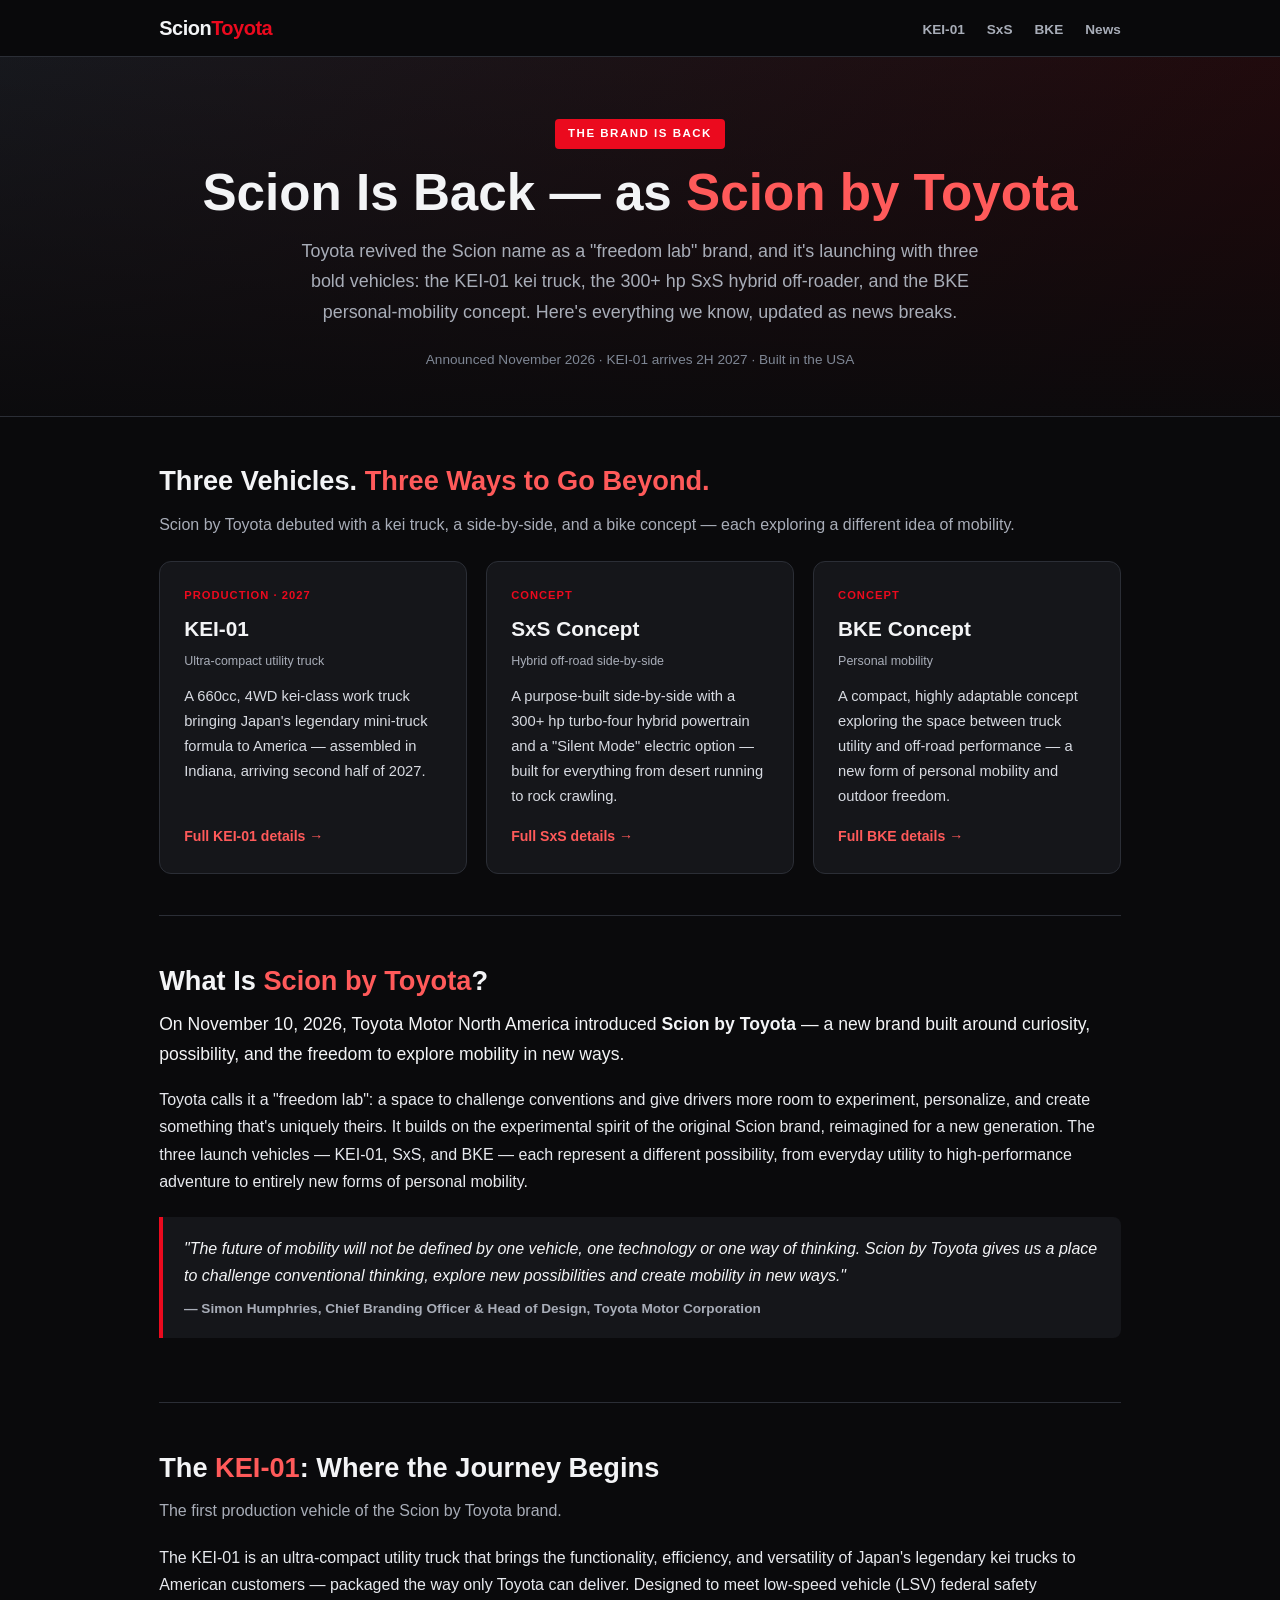
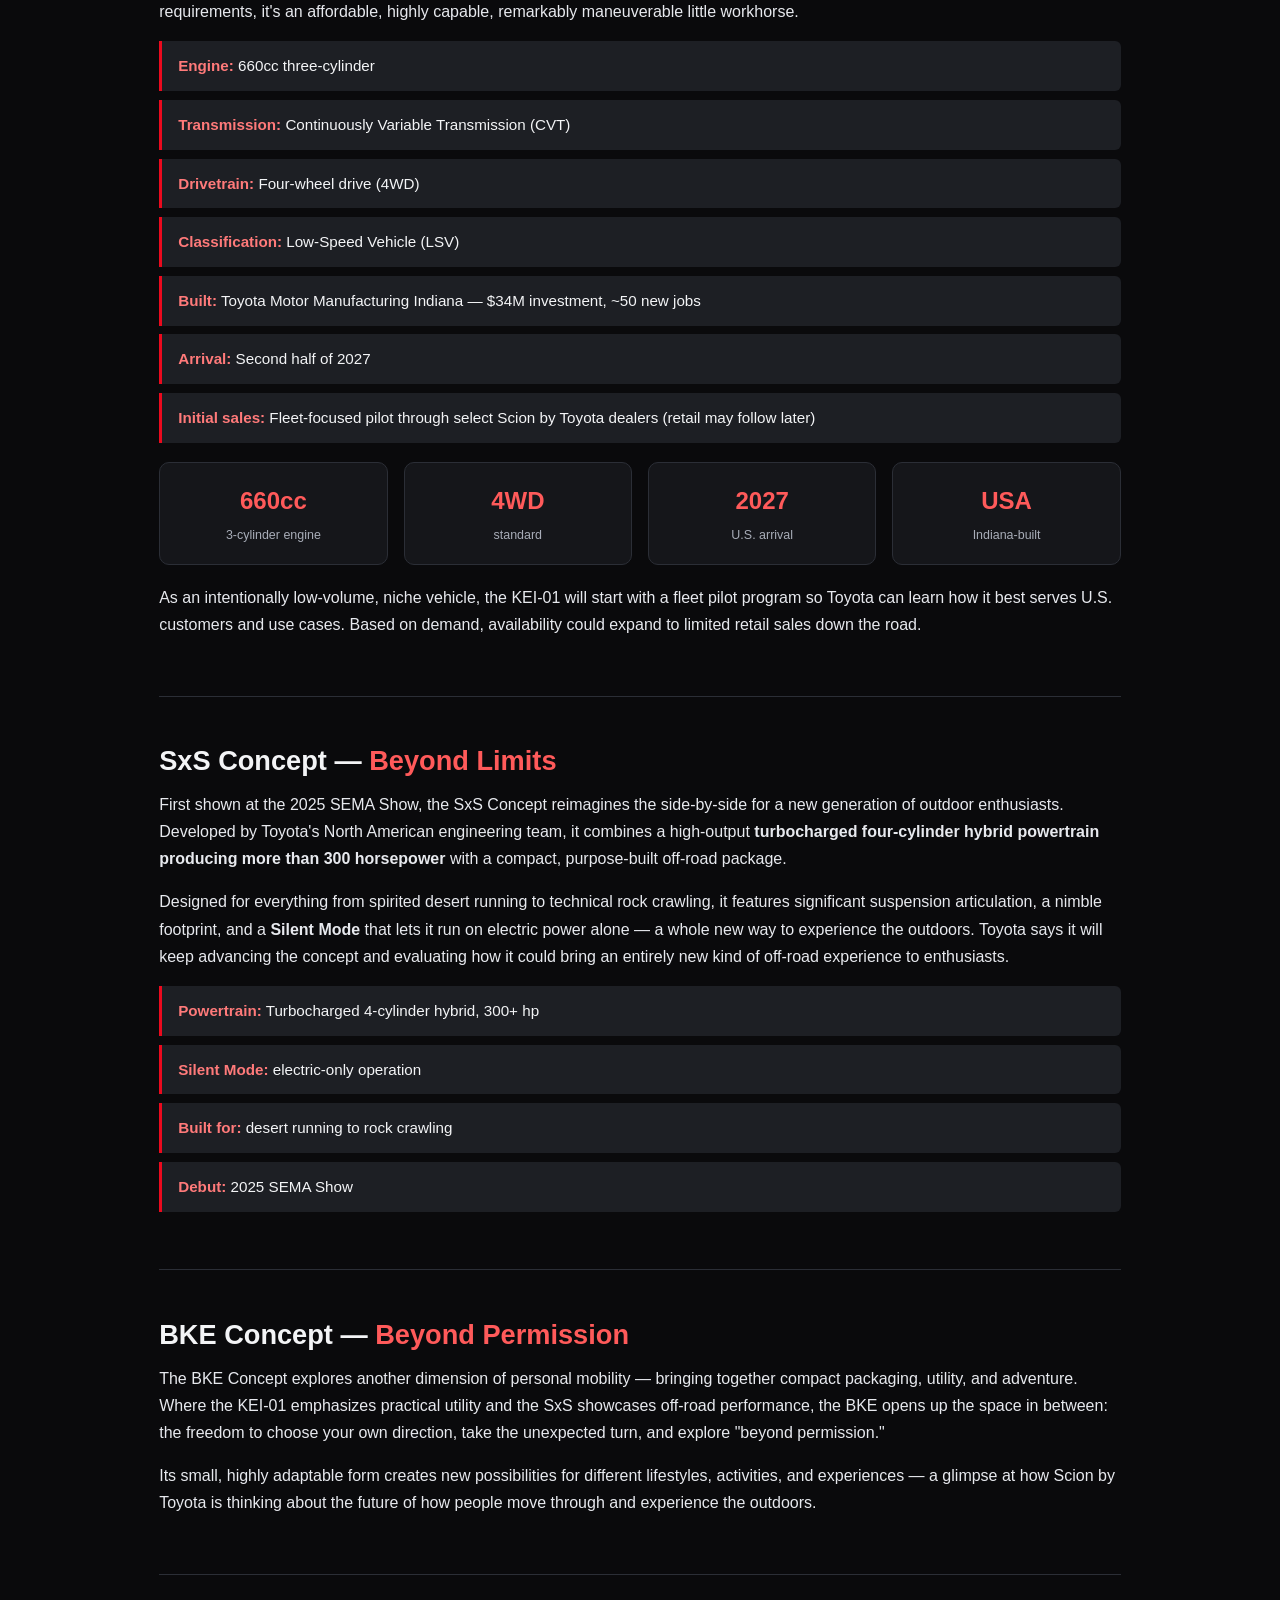
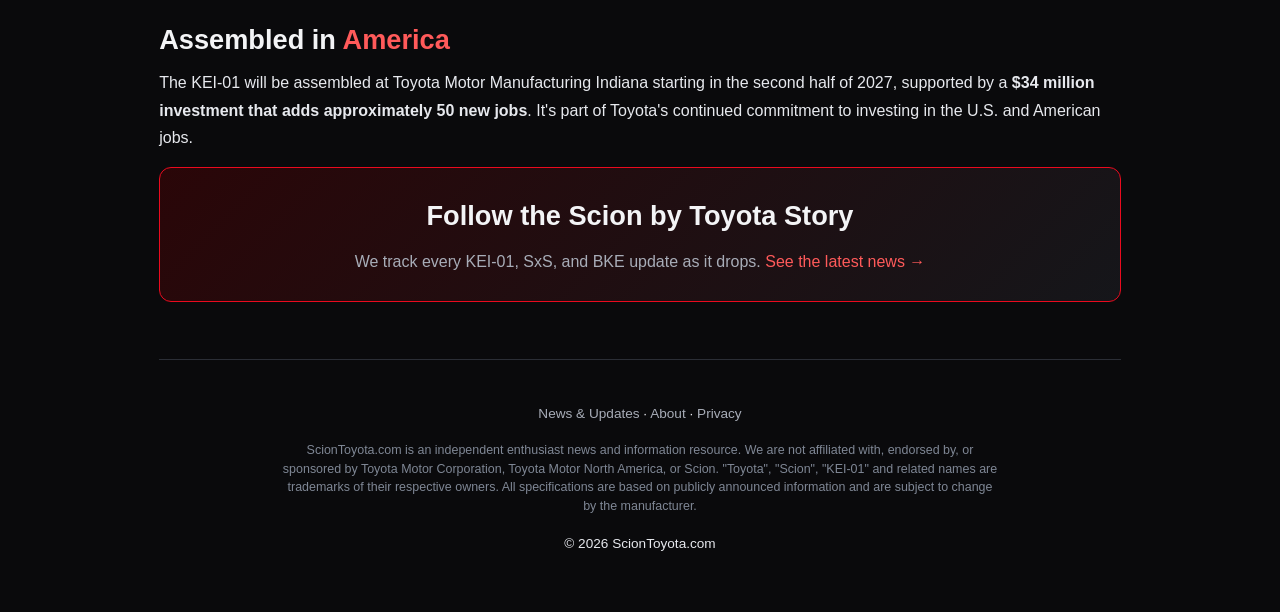
==== index.html @ 56184b21 "Launch sciontoyota.com: Scion by Toyota hub (KEI-01, SxS, BKE) — informational, no affiliate" ====
<!DOCTYPE html>
<html lang="en">
<head>
<meta charset="UTF-8">
<meta name="viewport" content="width=device-width, initial-scale=1.0">
<title>Scion by Toyota — KEI-01, SxS &amp; BKE: News, Specs &amp; Updates | ScionToyota.com</title>
<meta name="description" content="Everything on the revived Scion by Toyota brand: the KEI-01 kei truck (660cc 4WD, built in Indiana, arriving 2027), the 300+ hp SxS hybrid off-roader, and the BKE personal mobility concept. Independent news, specs, and daily updates.">
<link rel="canonical" href="https://sciontoyota.com/">
<meta name="robots" content="index,follow">
<meta property="og:type" content="website">
<meta property="og:site_name" content="ScionToyota.com">
<meta property="og:title" content="Scion by Toyota — KEI-01, SxS & BKE Hub">
<meta property="og:description" content="The revived Scion by Toyota: KEI-01 kei truck, SxS hybrid off-roader, and BKE concept. News, specs, and updates.">
<meta property="og:url" content="https://sciontoyota.com/">
<meta property="og:image" content="https://sciontoyota.com/og-image.jpg">
<meta name="twitter:card" content="summary_large_image">
<meta name="twitter:title" content="Scion by Toyota — KEI-01, SxS & BKE">
<meta name="twitter:description" content="The revived Scion brand explained: three vehicles, three ways to go beyond.">
<script type="application/ld+json">
{"@context":"https://schema.org","@type":"WebSite","name":"ScionToyota.com","url":"https://sciontoyota.com/","description":"Independent news and information hub for the Scion by Toyota brand — KEI-01, SxS Concept, and BKE Concept."}
</script>
<script type="application/ld+json">
{"@context":"https://schema.org","@type":"Article","headline":"Scion by Toyota Returns: KEI-01, SxS & BKE Explained","description":"Toyota revived the Scion brand as 'Scion by Toyota' with three vehicles: the KEI-01 kei truck, the SxS hybrid off-roader, and the BKE concept.","author":{"@type":"Organization","name":"ScionToyota.com"},"publisher":{"@type":"Organization","name":"ScionToyota.com","url":"https://sciontoyota.com"},"datePublished":"2026-11-12","dateModified":"2026-11-12","mainEntityOfPage":"https://sciontoyota.com/"}
</script>
<style>
  *,*::before,*::after{box-sizing:border-box;margin:0;padding:0}
  :root{--red:#eb0a1e;--red-d:#c00;--ink:#0a0a0c;--panel:#15161a;--panel2:#1d1f24;--text:#f3f4f6;--muted:#a8adb8;--line:#2b2e36}
  body{font-family:-apple-system,BlinkMacSystemFont,'Segoe UI',Roboto,Arial,sans-serif;background:var(--ink);color:var(--text);line-height:1.7}
  a{color:#ff5a5a;text-decoration:none}a:hover{text-decoration:underline}
  img{max-width:100%;height:auto;display:block}
  .wrap{max-width:1000px;margin:0 auto;padding:0 1.2rem}
  header.site{position:sticky;top:0;z-index:50;background:rgba(10,10,12,.94);backdrop-filter:blur(8px);border-bottom:1px solid var(--line)}
  .nav{max-width:1000px;margin:0 auto;display:flex;align-items:center;justify-content:space-between;padding:.7rem 1.2rem;flex-wrap:wrap;gap:.5rem}
  .logo{font-weight:900;font-size:1.25rem;letter-spacing:-.5px}.logo span{color:var(--red)}
  .nav nav a{color:var(--muted);font-size:.85rem;font-weight:600;margin-left:1.1rem}
  .nav nav a:hover{color:#fff}
  .hero{background:linear-gradient(180deg,rgba(10,10,12,.2),rgba(10,10,12,.92)),linear-gradient(135deg,#1a1c22,#2a0608);padding:3.8rem 0 2.8rem;text-align:center;border-bottom:1px solid var(--line)}
  .badge{display:inline-block;background:var(--red);color:#fff;font-weight:800;font-size:.72rem;letter-spacing:1.5px;text-transform:uppercase;padding:.3rem .8rem;border-radius:4px;margin-bottom:1rem}
  .hero h1{font-size:clamp(1.9rem,5vw,3.2rem);font-weight:900;line-height:1.08;margin-bottom:1rem}
  .hero h1 em{color:#ff5a5a;font-style:normal}
  .hero p{color:var(--muted);font-size:1.12rem;max-width:680px;margin:0 auto 1.3rem}
  .hero .meta{color:#7f8795;font-size:.85rem}
  section{padding:2.6rem 0;border-bottom:1px solid var(--line)}
  h2{font-size:1.7rem;font-weight:800;margin-bottom:.4rem}
  h2 .accent{color:#ff5a5a}
  .sub{color:var(--muted);margin-bottom:1.2rem}
  p{margin-bottom:1rem;color:#e7e9ee}
  .lead{font-size:1.1rem;color:var(--text)}
  .vehicles{display:grid;grid-template-columns:repeat(auto-fit,minmax(280px,1fr));gap:1.2rem;margin-top:1.4rem}
  .vcard{background:var(--panel);border:1px solid var(--line);border-radius:12px;padding:1.5rem;display:flex;flex-direction:column}
  .vcard .tag{font-size:.7rem;font-weight:800;letter-spacing:1px;text-transform:uppercase;color:var(--red);margin-bottom:.4rem}
  .vcard h3{font-size:1.3rem;font-weight:900;margin-bottom:.3rem}
  .vcard .status{font-size:.78rem;color:var(--muted);margin-bottom:.7rem}
  .vcard p{font-size:.92rem;color:#d7dae1;margin-bottom:1rem;flex:1}
  .vcard a.more{font-weight:700;color:#ff5a5a;font-size:.88rem}
  ul.spec{list-style:none;margin:1rem 0;display:grid;gap:.55rem}
  ul.spec li{padding:.75rem 1rem;background:var(--panel2);border-left:3px solid var(--red);border-radius:0 6px 6px 0;font-size:.95rem}
  ul.spec li strong{color:#ff7a7a}
  .quote{border-left:4px solid var(--red);background:var(--panel);padding:1.1rem 1.3rem;margin:1.4rem 0;font-style:italic;border-radius:0 8px 8px 0}
  .quote cite{display:block;margin-top:.5rem;font-style:normal;font-weight:700;color:var(--muted);font-size:.85rem}
  .factbar{display:grid;grid-template-columns:repeat(auto-fit,minmax(150px,1fr));gap:1rem;margin-top:1.2rem}
  .fact{background:var(--panel);border:1px solid var(--line);border-radius:10px;padding:1.1rem;text-align:center}
  .fact .n{font-size:1.5rem;font-weight:900;color:#ff5a5a}
  .fact .l{font-size:.78rem;color:var(--muted);margin-top:.2rem}
  .cta{background:linear-gradient(135deg,#2a0608,#15161a);border:1px solid var(--red);border-radius:12px;padding:1.6rem;margin:1rem 0;text-align:center}
  footer{padding:2.6rem 0;text-align:center;color:var(--muted);font-size:.85rem}
  footer a{color:var(--muted)}
  .disclaimer{font-size:.78rem;color:#7f8795;max-width:720px;margin:1rem auto 0;line-height:1.5}
</style>
</head>
<body>
<header class="site">
  <div class="nav">
    <div class="logo">Scion<span>Toyota</span></div>
    <nav>
      <a href="#kei01">KEI-01</a>
      <a href="#sxs">SxS</a>
      <a href="#bke">BKE</a>
      <a href="/blog/">News</a>
    </nav>
  </div>
</header>

<div class="hero">
  <div class="wrap">
    <div class="badge">The Brand Is Back</div>
    <h1>Scion Is Back — as <em>Scion by Toyota</em></h1>
    <p>Toyota revived the Scion name as a "freedom lab" brand, and it's launching with three bold vehicles: the KEI-01 kei truck, the 300+ hp SxS hybrid off-roader, and the BKE personal-mobility concept. Here's everything we know, updated as news breaks.</p>
    <div class="meta">Announced November 2026 · KEI-01 arrives 2H 2027 · Built in the USA</div>
  </div>
</div>

<main class="wrap">

  <section id="lineup">
    <h2>Three Vehicles. <span class="accent">Three Ways to Go Beyond.</span></h2>
    <p class="sub">Scion by Toyota debuted with a kei truck, a side-by-side, and a bike concept — each exploring a different idea of mobility.</p>
    <div class="vehicles">
      <div class="vcard">
        <div class="tag">Production · 2027</div>
        <h3>KEI-01</h3>
        <div class="status">Ultra-compact utility truck</div>
        <p>A 660cc, 4WD kei-class work truck bringing Japan's legendary mini-truck formula to America — assembled in Indiana, arriving second half of 2027.</p>
        <a class="more" href="#kei01">Full KEI-01 details →</a>
      </div>
      <div class="vcard">
        <div class="tag">Concept</div>
        <h3>SxS Concept</h3>
        <div class="status">Hybrid off-road side-by-side</div>
        <p>A purpose-built side-by-side with a 300+ hp turbo-four hybrid powertrain and a "Silent Mode" electric option — built for everything from desert running to rock crawling.</p>
        <a class="more" href="#sxs">Full SxS details →</a>
      </div>
      <div class="vcard">
        <div class="tag">Concept</div>
        <h3>BKE Concept</h3>
        <div class="status">Personal mobility</div>
        <p>A compact, highly adaptable concept exploring the space between truck utility and off-road performance — a new form of personal mobility and outdoor freedom.</p>
        <a class="more" href="#bke">Full BKE details →</a>
      </div>
    </div>
  </section>

  <section id="brand">
    <h2>What Is <span class="accent">Scion by Toyota</span>?</h2>
    <p class="lead">On November 10, 2026, Toyota Motor North America introduced <strong>Scion by Toyota</strong> — a new brand built around curiosity, possibility, and the freedom to explore mobility in new ways.</p>
    <p>Toyota calls it a "freedom lab": a space to challenge conventions and give drivers more room to experiment, personalize, and create something that's uniquely theirs. It builds on the experimental spirit of the original Scion brand, reimagined for a new generation. The three launch vehicles — KEI-01, SxS, and BKE — each represent a different possibility, from everyday utility to high-performance adventure to entirely new forms of personal mobility.</p>
    <div class="quote">
      "The future of mobility will not be defined by one vehicle, one technology or one way of thinking. Scion by Toyota gives us a place to challenge conventional thinking, explore new possibilities and create mobility in new ways."
      <cite>— Simon Humphries, Chief Branding Officer &amp; Head of Design, Toyota Motor Corporation</cite>
    </div>
  </section>

  <section id="kei01">
    <h2>The <span class="accent">KEI-01</span>: Where the Journey Begins</h2>
    <p class="sub">The first production vehicle of the Scion by Toyota brand.</p>
    <p>The KEI-01 is an ultra-compact utility truck that brings the functionality, efficiency, and versatility of Japan's legendary kei trucks to American customers — packaged the way only Toyota can deliver. Designed to meet low-speed vehicle (LSV) federal safety requirements, it's an affordable, highly capable, remarkably maneuverable little workhorse.</p>
    <ul class="spec">
      <li><strong>Engine:</strong> 660cc three-cylinder</li>
      <li><strong>Transmission:</strong> Continuously Variable Transmission (CVT)</li>
      <li><strong>Drivetrain:</strong> Four-wheel drive (4WD)</li>
      <li><strong>Classification:</strong> Low-Speed Vehicle (LSV)</li>
      <li><strong>Built:</strong> Toyota Motor Manufacturing Indiana — $34M investment, ~50 new jobs</li>
      <li><strong>Arrival:</strong> Second half of 2027</li>
      <li><strong>Initial sales:</strong> Fleet-focused pilot through select Scion by Toyota dealers (retail may follow later)</li>
    </ul>
    <div class="factbar">
      <div class="fact"><div class="n">660cc</div><div class="l">3-cylinder engine</div></div>
      <div class="fact"><div class="n">4WD</div><div class="l">standard</div></div>
      <div class="fact"><div class="n">2027</div><div class="l">U.S. arrival</div></div>
      <div class="fact"><div class="n">USA</div><div class="l">Indiana-built</div></div>
    </div>
    <p style="margin-top:1.2rem">As an intentionally low-volume, niche vehicle, the KEI-01 will start with a fleet pilot program so Toyota can learn how it best serves U.S. customers and use cases. Based on demand, availability could expand to limited retail sales down the road.</p>
  </section>

  <section id="sxs">
    <h2>SxS Concept — <span class="accent">Beyond Limits</span></h2>
    <p>First shown at the 2025 SEMA Show, the SxS Concept reimagines the side-by-side for a new generation of outdoor enthusiasts. Developed by Toyota's North American engineering team, it combines a high-output <strong>turbocharged four-cylinder hybrid powertrain producing more than 300 horsepower</strong> with a compact, purpose-built off-road package.</p>
    <p>Designed for everything from spirited desert running to technical rock crawling, it features significant suspension articulation, a nimble footprint, and a <strong>Silent Mode</strong> that lets it run on electric power alone — a whole new way to experience the outdoors. Toyota says it will keep advancing the concept and evaluating how it could bring an entirely new kind of off-road experience to enthusiasts.</p>
    <ul class="spec">
      <li><strong>Powertrain:</strong> Turbocharged 4-cylinder hybrid, 300+ hp</li>
      <li><strong>Silent Mode:</strong> electric-only operation</li>
      <li><strong>Built for:</strong> desert running to rock crawling</li>
      <li><strong>Debut:</strong> 2025 SEMA Show</li>
    </ul>
  </section>

  <section id="bke">
    <h2>BKE Concept — <span class="accent">Beyond Permission</span></h2>
    <p>The BKE Concept explores another dimension of personal mobility — bringing together compact packaging, utility, and adventure. Where the KEI-01 emphasizes practical utility and the SxS showcases off-road performance, the BKE opens up the space in between: the freedom to choose your own direction, take the unexpected turn, and explore "beyond permission."</p>
    <p>Its small, highly adaptable form creates new possibilities for different lifestyles, activities, and experiences — a glimpse at how Scion by Toyota is thinking about the future of how people move through and experience the outdoors.</p>
  </section>

  <section id="made-in-america">
    <h2>Assembled in <span class="accent">America</span></h2>
    <p>The KEI-01 will be assembled at Toyota Motor Manufacturing Indiana starting in the second half of 2027, supported by a <strong>$34 million investment that adds approximately 50 new jobs</strong>. It's part of Toyota's continued commitment to investing in the U.S. and American jobs.</p>
    <div class="cta">
      <h2 style="margin-bottom:.5rem">Follow the Scion by Toyota Story</h2>
      <p style="margin-bottom:0;color:var(--muted)">We track every KEI-01, SxS, and BKE update as it drops. <a href="/blog/">See the latest news →</a></p>
    </div>
  </section>

</main>

<footer>
  <div class="wrap">
    <p><a href="/blog/">News &amp; Updates</a> · <a href="/about.html">About</a> · <a href="/privacy.html">Privacy</a></p>
    <p class="disclaimer">ScionToyota.com is an independent enthusiast news and information resource. We are not affiliated with, endorsed by, or sponsored by Toyota Motor Corporation, Toyota Motor North America, or Scion. "Toyota", "Scion", "KEI-01" and related names are trademarks of their respective owners. All specifications are based on publicly announced information and are subject to change by the manufacturer.</p>
    <p style="margin-top:1rem">&copy; 2026 ScionToyota.com</p>
  </div>
</footer>
</body>
</html>
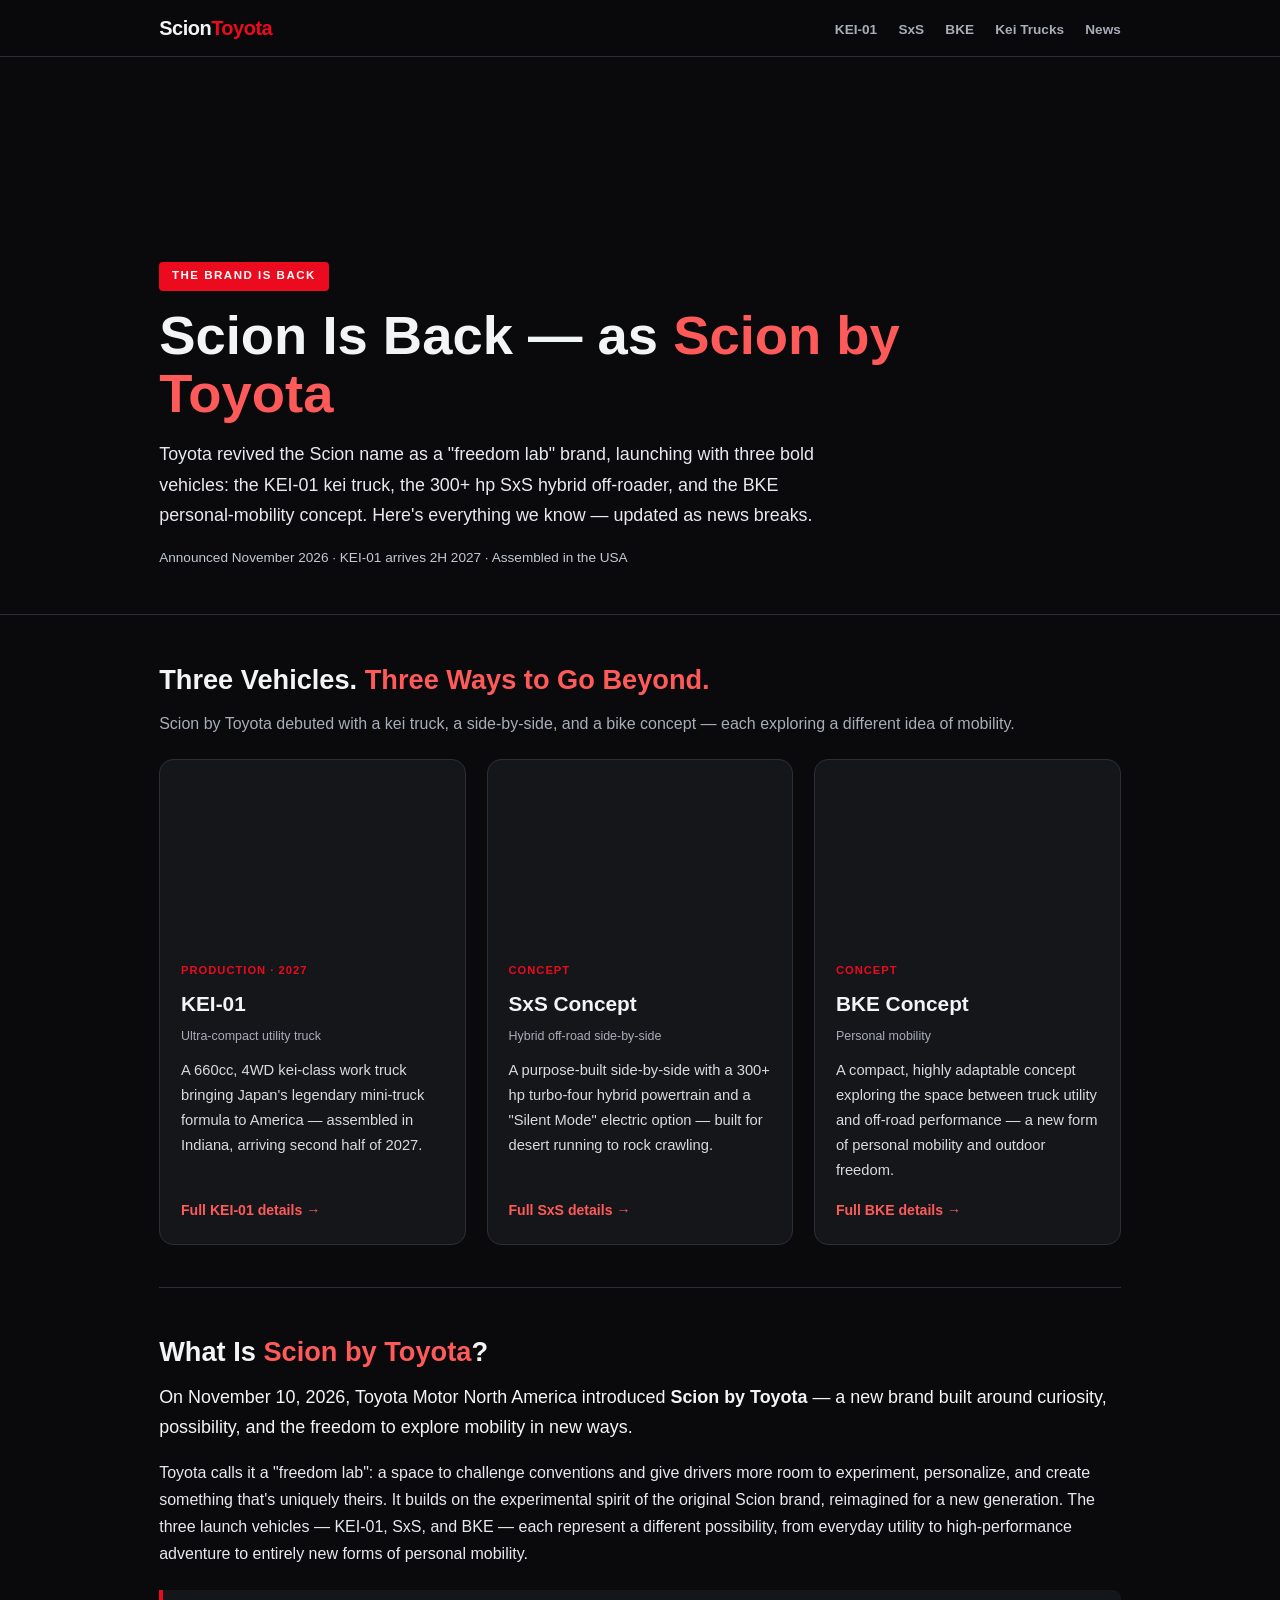
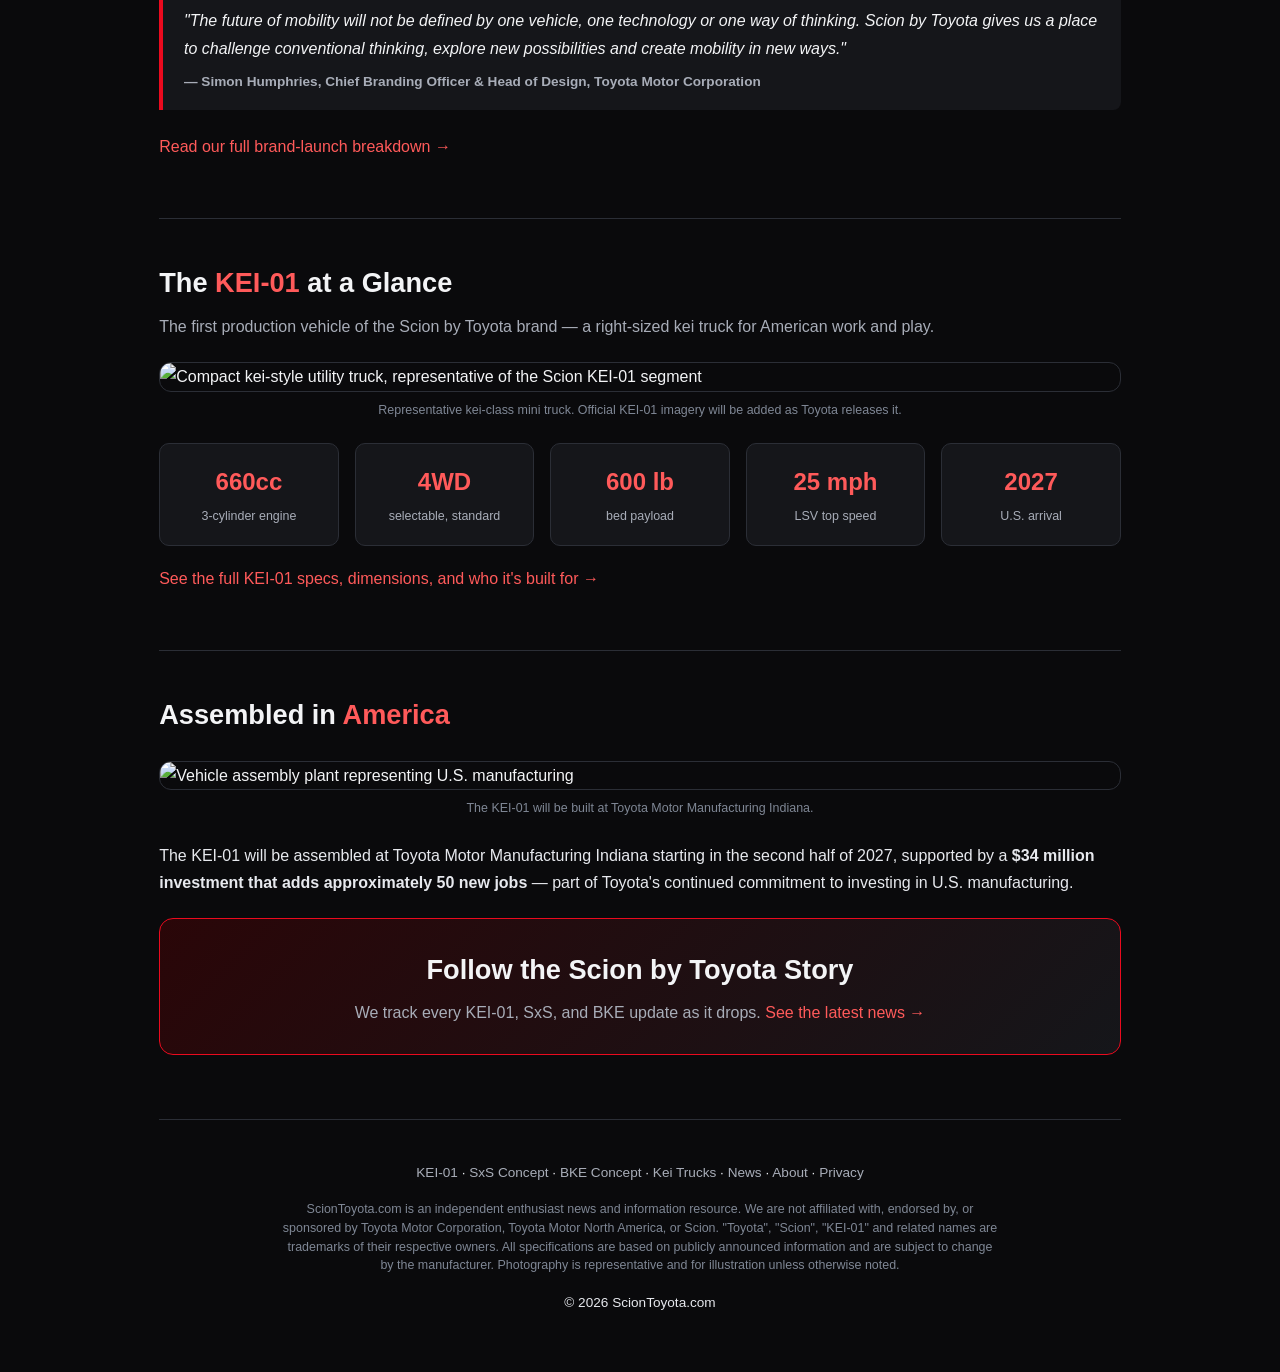
==== commit e652c7d4: "Expand to multi-page site with photos: KEI-01, SxS, BKE, kei-truck explainer pages + hero/gallery im" ====
--- a/index.html
+++ b/index.html
@@ -3,90 +3,50 @@
 <head>
 <meta charset="UTF-8">
 <meta name="viewport" content="width=device-width, initial-scale=1.0">
-<title>Scion by Toyota — KEI-01, SxS &amp; BKE: News, Specs &amp; Updates | ScionToyota.com</title>
-<meta name="description" content="Everything on the revived Scion by Toyota brand: the KEI-01 kei truck (660cc 4WD, built in Indiana, arriving 2027), the 300+ hp SxS hybrid off-roader, and the BKE personal mobility concept. Independent news, specs, and daily updates.">
+<title>Scion by Toyota — KEI-01, SxS &amp; BKE: News, Specs &amp; Photos | ScionToyota.com</title>
+<meta name="description" content="The complete independent hub for the revived Scion by Toyota brand: the KEI-01 kei truck (660cc 4WD, Indiana-built, 2027), the 300+ hp SxS hybrid off-roader, and the BKE personal mobility concept. News, full specs, photos, and daily updates.">
 <link rel="canonical" href="https://sciontoyota.com/">
 <meta name="robots" content="index,follow">
 <meta property="og:type" content="website">
 <meta property="og:site_name" content="ScionToyota.com">
 <meta property="og:title" content="Scion by Toyota — KEI-01, SxS & BKE Hub">
-<meta property="og:description" content="The revived Scion by Toyota: KEI-01 kei truck, SxS hybrid off-roader, and BKE concept. News, specs, and updates.">
+<meta property="og:description" content="The revived Scion by Toyota: KEI-01 kei truck, SxS hybrid off-roader, and BKE concept. News, specs, photos, and updates.">
 <meta property="og:url" content="https://sciontoyota.com/">
-<meta property="og:image" content="https://sciontoyota.com/og-image.jpg">
+<meta property="og:image" content="https://images.unsplash.com/photo-1533106497176-45ae19e68ba2?w=1600&q=80">
 <meta name="twitter:card" content="summary_large_image">
 <meta name="twitter:title" content="Scion by Toyota — KEI-01, SxS & BKE">
 <meta name="twitter:description" content="The revived Scion brand explained: three vehicles, three ways to go beyond.">
+<meta name="twitter:image" content="https://images.unsplash.com/photo-1533106497176-45ae19e68ba2?w=1600&q=80">
+<link rel="stylesheet" href="/assets/style.css">
 <script type="application/ld+json">
 {"@context":"https://schema.org","@type":"WebSite","name":"ScionToyota.com","url":"https://sciontoyota.com/","description":"Independent news and information hub for the Scion by Toyota brand — KEI-01, SxS Concept, and BKE Concept."}
 </script>
 <script type="application/ld+json">
 {"@context":"https://schema.org","@type":"Article","headline":"Scion by Toyota Returns: KEI-01, SxS & BKE Explained","description":"Toyota revived the Scion brand as 'Scion by Toyota' with three vehicles: the KEI-01 kei truck, the SxS hybrid off-roader, and the BKE concept.","author":{"@type":"Organization","name":"ScionToyota.com"},"publisher":{"@type":"Organization","name":"ScionToyota.com","url":"https://sciontoyota.com"},"datePublished":"2026-11-12","dateModified":"2026-11-12","mainEntityOfPage":"https://sciontoyota.com/"}
 </script>
-<style>
-  *,*::before,*::after{box-sizing:border-box;margin:0;padding:0}
-  :root{--red:#eb0a1e;--red-d:#c00;--ink:#0a0a0c;--panel:#15161a;--panel2:#1d1f24;--text:#f3f4f6;--muted:#a8adb8;--line:#2b2e36}
-  body{font-family:-apple-system,BlinkMacSystemFont,'Segoe UI',Roboto,Arial,sans-serif;background:var(--ink);color:var(--text);line-height:1.7}
-  a{color:#ff5a5a;text-decoration:none}a:hover{text-decoration:underline}
-  img{max-width:100%;height:auto;display:block}
-  .wrap{max-width:1000px;margin:0 auto;padding:0 1.2rem}
-  header.site{position:sticky;top:0;z-index:50;background:rgba(10,10,12,.94);backdrop-filter:blur(8px);border-bottom:1px solid var(--line)}
-  .nav{max-width:1000px;margin:0 auto;display:flex;align-items:center;justify-content:space-between;padding:.7rem 1.2rem;flex-wrap:wrap;gap:.5rem}
-  .logo{font-weight:900;font-size:1.25rem;letter-spacing:-.5px}.logo span{color:var(--red)}
-  .nav nav a{color:var(--muted);font-size:.85rem;font-weight:600;margin-left:1.1rem}
-  .nav nav a:hover{color:#fff}
-  .hero{background:linear-gradient(180deg,rgba(10,10,12,.2),rgba(10,10,12,.92)),linear-gradient(135deg,#1a1c22,#2a0608);padding:3.8rem 0 2.8rem;text-align:center;border-bottom:1px solid var(--line)}
-  .badge{display:inline-block;background:var(--red);color:#fff;font-weight:800;font-size:.72rem;letter-spacing:1.5px;text-transform:uppercase;padding:.3rem .8rem;border-radius:4px;margin-bottom:1rem}
-  .hero h1{font-size:clamp(1.9rem,5vw,3.2rem);font-weight:900;line-height:1.08;margin-bottom:1rem}
-  .hero h1 em{color:#ff5a5a;font-style:normal}
-  .hero p{color:var(--muted);font-size:1.12rem;max-width:680px;margin:0 auto 1.3rem}
-  .hero .meta{color:#7f8795;font-size:.85rem}
-  section{padding:2.6rem 0;border-bottom:1px solid var(--line)}
-  h2{font-size:1.7rem;font-weight:800;margin-bottom:.4rem}
-  h2 .accent{color:#ff5a5a}
-  .sub{color:var(--muted);margin-bottom:1.2rem}
-  p{margin-bottom:1rem;color:#e7e9ee}
-  .lead{font-size:1.1rem;color:var(--text)}
-  .vehicles{display:grid;grid-template-columns:repeat(auto-fit,minmax(280px,1fr));gap:1.2rem;margin-top:1.4rem}
-  .vcard{background:var(--panel);border:1px solid var(--line);border-radius:12px;padding:1.5rem;display:flex;flex-direction:column}
-  .vcard .tag{font-size:.7rem;font-weight:800;letter-spacing:1px;text-transform:uppercase;color:var(--red);margin-bottom:.4rem}
-  .vcard h3{font-size:1.3rem;font-weight:900;margin-bottom:.3rem}
-  .vcard .status{font-size:.78rem;color:var(--muted);margin-bottom:.7rem}
-  .vcard p{font-size:.92rem;color:#d7dae1;margin-bottom:1rem;flex:1}
-  .vcard a.more{font-weight:700;color:#ff5a5a;font-size:.88rem}
-  ul.spec{list-style:none;margin:1rem 0;display:grid;gap:.55rem}
-  ul.spec li{padding:.75rem 1rem;background:var(--panel2);border-left:3px solid var(--red);border-radius:0 6px 6px 0;font-size:.95rem}
-  ul.spec li strong{color:#ff7a7a}
-  .quote{border-left:4px solid var(--red);background:var(--panel);padding:1.1rem 1.3rem;margin:1.4rem 0;font-style:italic;border-radius:0 8px 8px 0}
-  .quote cite{display:block;margin-top:.5rem;font-style:normal;font-weight:700;color:var(--muted);font-size:.85rem}
-  .factbar{display:grid;grid-template-columns:repeat(auto-fit,minmax(150px,1fr));gap:1rem;margin-top:1.2rem}
-  .fact{background:var(--panel);border:1px solid var(--line);border-radius:10px;padding:1.1rem;text-align:center}
-  .fact .n{font-size:1.5rem;font-weight:900;color:#ff5a5a}
-  .fact .l{font-size:.78rem;color:var(--muted);margin-top:.2rem}
-  .cta{background:linear-gradient(135deg,#2a0608,#15161a);border:1px solid var(--red);border-radius:12px;padding:1.6rem;margin:1rem 0;text-align:center}
-  footer{padding:2.6rem 0;text-align:center;color:var(--muted);font-size:.85rem}
-  footer a{color:var(--muted)}
-  .disclaimer{font-size:.78rem;color:#7f8795;max-width:720px;margin:1rem auto 0;line-height:1.5}
-</style>
 </head>
 <body>
 <header class="site">
   <div class="nav">
     <div class="logo">Scion<span>Toyota</span></div>
     <nav>
-      <a href="#kei01">KEI-01</a>
-      <a href="#sxs">SxS</a>
-      <a href="#bke">BKE</a>
+      <a href="/kei-01/">KEI-01</a>
+      <a href="/sxs-concept/">SxS</a>
+      <a href="/bke-concept/">BKE</a>
+      <a href="/what-is-a-kei-truck/">Kei Trucks</a>
       <a href="/blog/">News</a>
     </nav>
   </div>
 </header>
 
-<div class="hero">
-  <div class="wrap">
-    <div class="badge">The Brand Is Back</div>
-    <h1>Scion Is Back — as <em>Scion by Toyota</em></h1>
-    <p>Toyota revived the Scion name as a "freedom lab" brand, and it's launching with three bold vehicles: the KEI-01 kei truck, the 300+ hp SxS hybrid off-roader, and the BKE personal-mobility concept. Here's everything we know, updated as news breaks.</p>
-    <div class="meta">Announced November 2026 · KEI-01 arrives 2H 2027 · Built in the USA</div>
+<div class="hero-img" style="background-image:url('https://images.unsplash.com/photo-1533106497176-45ae19e68ba2?w=1600&q=80')">
+  <div class="inner">
+    <div class="wrap">
+      <div class="badge">The Brand Is Back</div>
+      <h1>Scion Is Back — as <em>Scion by Toyota</em></h1>
+      <p>Toyota revived the Scion name as a "freedom lab" brand, launching with three bold vehicles: the KEI-01 kei truck, the 300+ hp SxS hybrid off-roader, and the BKE personal-mobility concept. Here's everything we know — updated as news breaks.</p>
+      <div class="meta">Announced November 2026 · KEI-01 arrives 2H 2027 · Assembled in the USA</div>
+    </div>
   </div>
 </div>
 
@@ -97,25 +57,34 @@
     <p class="sub">Scion by Toyota debuted with a kei truck, a side-by-side, and a bike concept — each exploring a different idea of mobility.</p>
     <div class="vehicles">
       <div class="vcard">
-        <div class="tag">Production · 2027</div>
-        <h3>KEI-01</h3>
-        <div class="status">Ultra-compact utility truck</div>
-        <p>A 660cc, 4WD kei-class work truck bringing Japan's legendary mini-truck formula to America — assembled in Indiana, arriving second half of 2027.</p>
-        <a class="more" href="#kei01">Full KEI-01 details →</a>
+        <div class="ph" style="background-image:url('https://images.unsplash.com/photo-1605559424843-9e4c228bf1c2?w=1200&q=80')"></div>
+        <div class="bd">
+          <div class="tag">Production · 2027</div>
+          <h3>KEI-01</h3>
+          <div class="status">Ultra-compact utility truck</div>
+          <p>A 660cc, 4WD kei-class work truck bringing Japan's legendary mini-truck formula to America — assembled in Indiana, arriving second half of 2027.</p>
+          <a class="more" href="/kei-01/">Full KEI-01 details →</a>
+        </div>
       </div>
       <div class="vcard">
-        <div class="tag">Concept</div>
-        <h3>SxS Concept</h3>
-        <div class="status">Hybrid off-road side-by-side</div>
-        <p>A purpose-built side-by-side with a 300+ hp turbo-four hybrid powertrain and a "Silent Mode" electric option — built for everything from desert running to rock crawling.</p>
-        <a class="more" href="#sxs">Full SxS details →</a>
+        <div class="ph" style="background-image:url('https://images.unsplash.com/photo-1558980664-10e7170b5df9?w=1200&q=80')"></div>
+        <div class="bd">
+          <div class="tag">Concept</div>
+          <h3>SxS Concept</h3>
+          <div class="status">Hybrid off-road side-by-side</div>
+          <p>A purpose-built side-by-side with a 300+ hp turbo-four hybrid powertrain and a "Silent Mode" electric option — built for desert running to rock crawling.</p>
+          <a class="more" href="/sxs-concept/">Full SxS details →</a>
+        </div>
       </div>
       <div class="vcard">
-        <div class="tag">Concept</div>
-        <h3>BKE Concept</h3>
-        <div class="status">Personal mobility</div>
-        <p>A compact, highly adaptable concept exploring the space between truck utility and off-road performance — a new form of personal mobility and outdoor freedom.</p>
-        <a class="more" href="#bke">Full BKE details →</a>
+        <div class="ph" style="background-image:url('https://images.unsplash.com/photo-1571068316344-75bc76f77890?w=1200&q=80')"></div>
+        <div class="bd">
+          <div class="tag">Concept</div>
+          <h3>BKE Concept</h3>
+          <div class="status">Personal mobility</div>
+          <p>A compact, highly adaptable concept exploring the space between truck utility and off-road performance — a new form of personal mobility and outdoor freedom.</p>
+          <a class="more" href="/bke-concept/">Full BKE details →</a>
+        </div>
       </div>
     </div>
   </section>
@@ -128,53 +97,35 @@
       "The future of mobility will not be defined by one vehicle, one technology or one way of thinking. Scion by Toyota gives us a place to challenge conventional thinking, explore new possibilities and create mobility in new ways."
       <cite>— Simon Humphries, Chief Branding Officer &amp; Head of Design, Toyota Motor Corporation</cite>
     </div>
+    <p><a href="/blog/scion-by-toyota-returns-kei-01-sxs-bke/">Read our full brand-launch breakdown →</a></p>
   </section>
 
-  <section id="kei01">
-    <h2>The <span class="accent">KEI-01</span>: Where the Journey Begins</h2>
-    <p class="sub">The first production vehicle of the Scion by Toyota brand.</p>
-    <p>The KEI-01 is an ultra-compact utility truck that brings the functionality, efficiency, and versatility of Japan's legendary kei trucks to American customers — packaged the way only Toyota can deliver. Designed to meet low-speed vehicle (LSV) federal safety requirements, it's an affordable, highly capable, remarkably maneuverable little workhorse.</p>
-    <ul class="spec">
-      <li><strong>Engine:</strong> 660cc three-cylinder</li>
-      <li><strong>Transmission:</strong> Continuously Variable Transmission (CVT)</li>
-      <li><strong>Drivetrain:</strong> Four-wheel drive (4WD)</li>
-      <li><strong>Classification:</strong> Low-Speed Vehicle (LSV)</li>
-      <li><strong>Built:</strong> Toyota Motor Manufacturing Indiana — $34M investment, ~50 new jobs</li>
-      <li><strong>Arrival:</strong> Second half of 2027</li>
-      <li><strong>Initial sales:</strong> Fleet-focused pilot through select Scion by Toyota dealers (retail may follow later)</li>
-    </ul>
+  <section id="kei-snapshot">
+    <h2>The <span class="accent">KEI-01</span> at a Glance</h2>
+    <p class="sub">The first production vehicle of the Scion by Toyota brand — a right-sized kei truck for American work and play.</p>
+    <figure>
+      <img src="https://images.unsplash.com/photo-1519641471654-76ce0107ad1b?w=1200&q=80" alt="Compact kei-style utility truck, representative of the Scion KEI-01 segment" loading="lazy">
+      <figcaption>Representative kei-class mini truck. Official KEI-01 imagery will be added as Toyota releases it.</figcaption>
+    </figure>
     <div class="factbar">
       <div class="fact"><div class="n">660cc</div><div class="l">3-cylinder engine</div></div>
-      <div class="fact"><div class="n">4WD</div><div class="l">standard</div></div>
+      <div class="fact"><div class="n">4WD</div><div class="l">selectable, standard</div></div>
+      <div class="fact"><div class="n">600 lb</div><div class="l">bed payload</div></div>
+      <div class="fact"><div class="n">25 mph</div><div class="l">LSV top speed</div></div>
       <div class="fact"><div class="n">2027</div><div class="l">U.S. arrival</div></div>
-      <div class="fact"><div class="n">USA</div><div class="l">Indiana-built</div></div>
     </div>
-    <p style="margin-top:1.2rem">As an intentionally low-volume, niche vehicle, the KEI-01 will start with a fleet pilot program so Toyota can learn how it best serves U.S. customers and use cases. Based on demand, availability could expand to limited retail sales down the road.</p>
-  </section>
-
-  <section id="sxs">
-    <h2>SxS Concept — <span class="accent">Beyond Limits</span></h2>
-    <p>First shown at the 2025 SEMA Show, the SxS Concept reimagines the side-by-side for a new generation of outdoor enthusiasts. Developed by Toyota's North American engineering team, it combines a high-output <strong>turbocharged four-cylinder hybrid powertrain producing more than 300 horsepower</strong> with a compact, purpose-built off-road package.</p>
-    <p>Designed for everything from spirited desert running to technical rock crawling, it features significant suspension articulation, a nimble footprint, and a <strong>Silent Mode</strong> that lets it run on electric power alone — a whole new way to experience the outdoors. Toyota says it will keep advancing the concept and evaluating how it could bring an entirely new kind of off-road experience to enthusiasts.</p>
-    <ul class="spec">
-      <li><strong>Powertrain:</strong> Turbocharged 4-cylinder hybrid, 300+ hp</li>
-      <li><strong>Silent Mode:</strong> electric-only operation</li>
-      <li><strong>Built for:</strong> desert running to rock crawling</li>
-      <li><strong>Debut:</strong> 2025 SEMA Show</li>
-    </ul>
-  </section>
-
-  <section id="bke">
-    <h2>BKE Concept — <span class="accent">Beyond Permission</span></h2>
-    <p>The BKE Concept explores another dimension of personal mobility — bringing together compact packaging, utility, and adventure. Where the KEI-01 emphasizes practical utility and the SxS showcases off-road performance, the BKE opens up the space in between: the freedom to choose your own direction, take the unexpected turn, and explore "beyond permission."</p>
-    <p>Its small, highly adaptable form creates new possibilities for different lifestyles, activities, and experiences — a glimpse at how Scion by Toyota is thinking about the future of how people move through and experience the outdoors.</p>
+    <p style="margin-top:1.2rem"><a href="/kei-01/">See the full KEI-01 specs, dimensions, and who it's built for →</a></p>
   </section>
 
   <section id="made-in-america">
     <h2>Assembled in <span class="accent">America</span></h2>
-    <p>The KEI-01 will be assembled at Toyota Motor Manufacturing Indiana starting in the second half of 2027, supported by a <strong>$34 million investment that adds approximately 50 new jobs</strong>. It's part of Toyota's continued commitment to investing in the U.S. and American jobs.</p>
+    <figure>
+      <img src="https://images.unsplash.com/photo-1565793298595-6a879b1d9492?w=1200&q=80" alt="Vehicle assembly plant representing U.S. manufacturing" loading="lazy">
+      <figcaption>The KEI-01 will be built at Toyota Motor Manufacturing Indiana.</figcaption>
+    </figure>
+    <p>The KEI-01 will be assembled at Toyota Motor Manufacturing Indiana starting in the second half of 2027, supported by a <strong>$34 million investment that adds approximately 50 new jobs</strong> — part of Toyota's continued commitment to investing in U.S. manufacturing.</p>
     <div class="cta">
-      <h2 style="margin-bottom:.5rem">Follow the Scion by Toyota Story</h2>
+      <h2>Follow the Scion by Toyota Story</h2>
       <p style="margin-bottom:0;color:var(--muted)">We track every KEI-01, SxS, and BKE update as it drops. <a href="/blog/">See the latest news →</a></p>
     </div>
   </section>
@@ -183,8 +134,8 @@
 
 <footer>
   <div class="wrap">
-    <p><a href="/blog/">News &amp; Updates</a> · <a href="/about.html">About</a> · <a href="/privacy.html">Privacy</a></p>
-    <p class="disclaimer">ScionToyota.com is an independent enthusiast news and information resource. We are not affiliated with, endorsed by, or sponsored by Toyota Motor Corporation, Toyota Motor North America, or Scion. "Toyota", "Scion", "KEI-01" and related names are trademarks of their respective owners. All specifications are based on publicly announced information and are subject to change by the manufacturer.</p>
+    <p><a href="/kei-01/">KEI-01</a> · <a href="/sxs-concept/">SxS Concept</a> · <a href="/bke-concept/">BKE Concept</a> · <a href="/what-is-a-kei-truck/">Kei Trucks</a> · <a href="/blog/">News</a> · <a href="/about.html">About</a> · <a href="/privacy.html">Privacy</a></p>
+    <p class="disclaimer">ScionToyota.com is an independent enthusiast news and information resource. We are not affiliated with, endorsed by, or sponsored by Toyota Motor Corporation, Toyota Motor North America, or Scion. "Toyota", "Scion", "KEI-01" and related names are trademarks of their respective owners. All specifications are based on publicly announced information and are subject to change by the manufacturer. Photography is representative and for illustration unless otherwise noted.</p>
     <p style="margin-top:1rem">&copy; 2026 ScionToyota.com</p>
   </div>
 </footer>
--- a/assets/style.css
+++ b/assets/style.css
@@ -0,0 +1,61 @@
+*,*::before,*::after{box-sizing:border-box;margin:0;padding:0}
+:root{--red:#eb0a1e;--red-d:#c00;--ink:#0a0a0c;--panel:#15161a;--panel2:#1d1f24;--text:#f3f4f6;--muted:#a8adb8;--line:#2b2e36}
+body{font-family:-apple-system,BlinkMacSystemFont,'Segoe UI',Roboto,Arial,sans-serif;background:var(--ink);color:var(--text);line-height:1.7}
+a{color:#ff5a5a;text-decoration:none}a:hover{text-decoration:underline}
+img{max-width:100%;height:auto;display:block}
+.wrap{max-width:1000px;margin:0 auto;padding:0 1.2rem}
+.wrap-narrow{max-width:800px;margin:0 auto;padding:0 1.2rem}
+header.site{position:sticky;top:0;z-index:50;background:rgba(10,10,12,.94);backdrop-filter:blur(8px);border-bottom:1px solid var(--line)}
+.nav{max-width:1000px;margin:0 auto;display:flex;align-items:center;justify-content:space-between;padding:.7rem 1.2rem;flex-wrap:wrap;gap:.5rem}
+.logo{font-weight:900;font-size:1.25rem;letter-spacing:-.5px}.logo span{color:var(--red)}
+.nav nav a{color:var(--muted);font-size:.85rem;font-weight:600;margin-left:1.05rem}
+.nav nav a:hover{color:#fff}
+.hero-img{position:relative;min-height:62vh;display:flex;align-items:flex-end;background-size:cover;background-position:center;border-bottom:1px solid var(--line)}
+.hero-img::after{content:"";position:absolute;inset:0;background:linear-gradient(180deg,rgba(10,10,12,.35),rgba(10,10,12,.92))}
+.hero-img .inner{position:relative;z-index:2;width:100%;padding:2.5rem 0 2.8rem}
+.badge{display:inline-block;background:var(--red);color:#fff;font-weight:800;font-size:.72rem;letter-spacing:1.5px;text-transform:uppercase;padding:.3rem .8rem;border-radius:4px;margin-bottom:1rem}
+.hero-img h1{font-size:clamp(2rem,5.2vw,3.4rem);font-weight:900;line-height:1.07;margin-bottom:1rem;max-width:860px}
+.hero-img h1 em{color:#ff5a5a;font-style:normal}
+.hero-img p{color:#e7e9ee;font-size:1.12rem;max-width:680px;margin-bottom:1rem}
+.hero-img .meta{color:#c3c8d2;font-size:.85rem}
+.pagehead{background:linear-gradient(135deg,#1a1c22,#2a0608);padding:2.6rem 0;border-bottom:1px solid var(--line);text-align:center}
+.pagehead h1{font-size:clamp(1.8rem,4.6vw,2.8rem);font-weight:900;line-height:1.1}
+.pagehead p{color:var(--muted);max-width:640px;margin:.6rem auto 0}
+section{padding:2.6rem 0;border-bottom:1px solid var(--line)}
+h2{font-size:1.7rem;font-weight:800;margin-bottom:.4rem}
+h2 .accent{color:#ff5a5a}
+h3{font-size:1.25rem;font-weight:800;margin:1.4rem 0 .5rem}
+.sub{color:var(--muted);margin-bottom:1.2rem}
+p{margin-bottom:1rem;color:#e7e9ee}
+.lead{font-size:1.12rem;color:var(--text)}
+figure{margin:1.4rem 0}
+figure img{border-radius:12px;border:1px solid var(--line);width:100%;object-fit:cover}
+figcaption{color:#7f8795;font-size:.78rem;margin-top:.5rem;text-align:center}
+.vehicles{display:grid;grid-template-columns:repeat(auto-fit,minmax(280px,1fr));gap:1.3rem;margin-top:1.4rem}
+.vcard{background:var(--panel);border:1px solid var(--line);border-radius:14px;overflow:hidden;display:flex;flex-direction:column}
+.vcard .ph{height:180px;background-size:cover;background-position:center}
+.vcard .bd{padding:1.3rem;display:flex;flex-direction:column;flex:1}
+.vcard .tag{font-size:.7rem;font-weight:800;letter-spacing:1px;text-transform:uppercase;color:var(--red);margin-bottom:.35rem}
+.vcard h3{font-size:1.3rem;font-weight:900;margin:0 0 .3rem}
+.vcard .status{font-size:.78rem;color:var(--muted);margin-bottom:.7rem}
+.vcard p{font-size:.92rem;color:#d7dae1;margin-bottom:1rem;flex:1}
+.vcard a.more{font-weight:700;color:#ff5a5a;font-size:.88rem}
+ul.spec{list-style:none;margin:1rem 0;display:grid;gap:.55rem}
+ul.spec li{padding:.75rem 1rem;background:var(--panel2);border-left:3px solid var(--red);border-radius:0 6px 6px 0;font-size:.95rem}
+ul.spec li strong{color:#ff7a7a}
+ul.bul{margin:0 0 1.2rem 1.3rem}ul.bul li{margin-bottom:.45rem;color:#e7e9ee}
+.quote{border-left:4px solid var(--red);background:var(--panel);padding:1.1rem 1.3rem;margin:1.4rem 0;font-style:italic;border-radius:0 8px 8px 0}
+.quote cite{display:block;margin-top:.5rem;font-style:normal;font-weight:700;color:var(--muted);font-size:.85rem}
+.factbar{display:grid;grid-template-columns:repeat(auto-fit,minmax(140px,1fr));gap:1rem;margin-top:1.2rem}
+.fact{background:var(--panel);border:1px solid var(--line);border-radius:10px;padding:1.1rem;text-align:center}
+.fact .n{font-size:1.5rem;font-weight:900;color:#ff5a5a}
+.fact .l{font-size:.78rem;color:var(--muted);margin-top:.2rem}
+.cta{background:linear-gradient(135deg,#2a0608,#15161a);border:1px solid var(--red);border-radius:14px;padding:1.7rem;margin:1.4rem 0;text-align:center}
+.cta h2{margin-bottom:.4rem}
+.gallery{display:grid;grid-template-columns:repeat(auto-fit,minmax(220px,1fr));gap:1rem;margin:1.4rem 0}
+.gallery img{border-radius:10px;border:1px solid var(--line);height:170px;width:100%;object-fit:cover}
+.prevnext{display:flex;justify-content:space-between;gap:1rem;margin:1.6rem 0;flex-wrap:wrap}
+.prevnext a{background:var(--panel);border:1px solid var(--line);border-radius:8px;padding:.7rem 1rem;font-weight:600;font-size:.9rem}
+footer{padding:2.6rem 0;text-align:center;color:var(--muted);font-size:.85rem}
+footer a{color:var(--muted)}
+.disclaimer{font-size:.78rem;color:#7f8795;max-width:720px;margin:1rem auto 0;line-height:1.5}
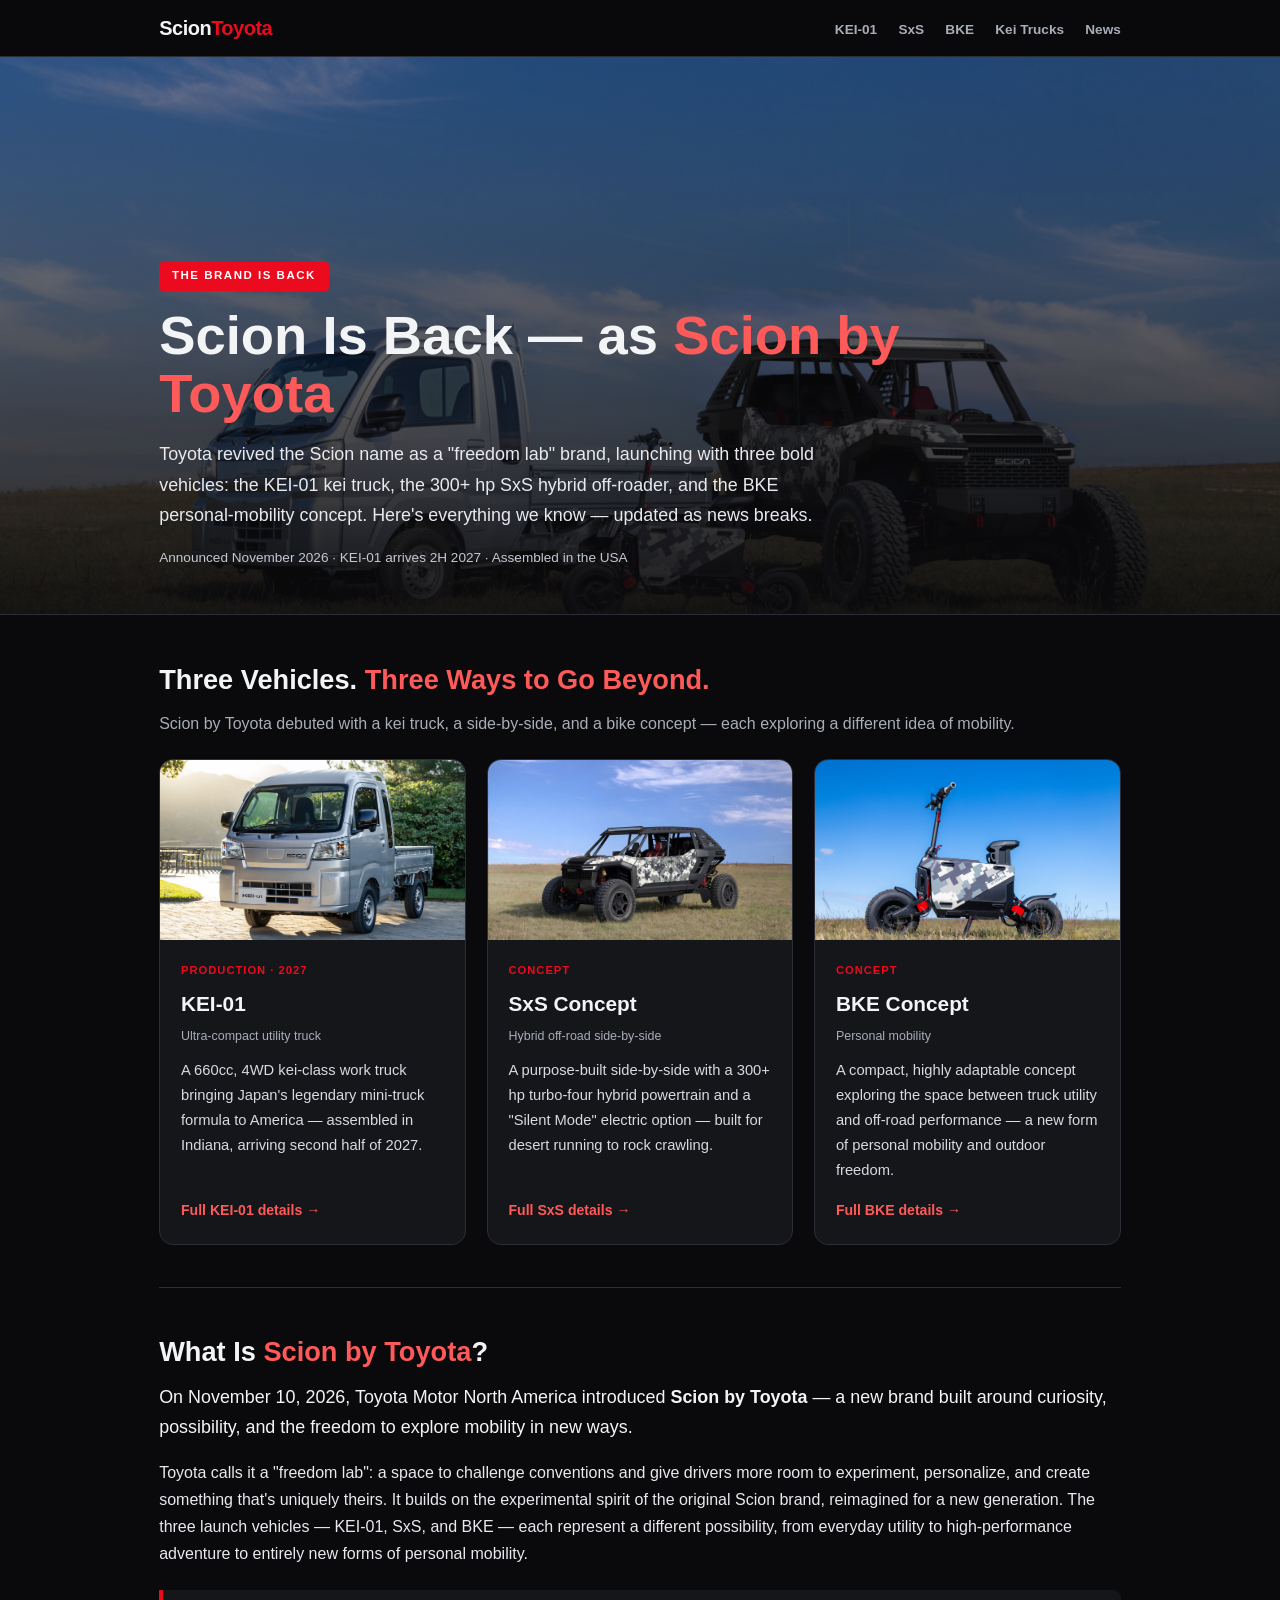
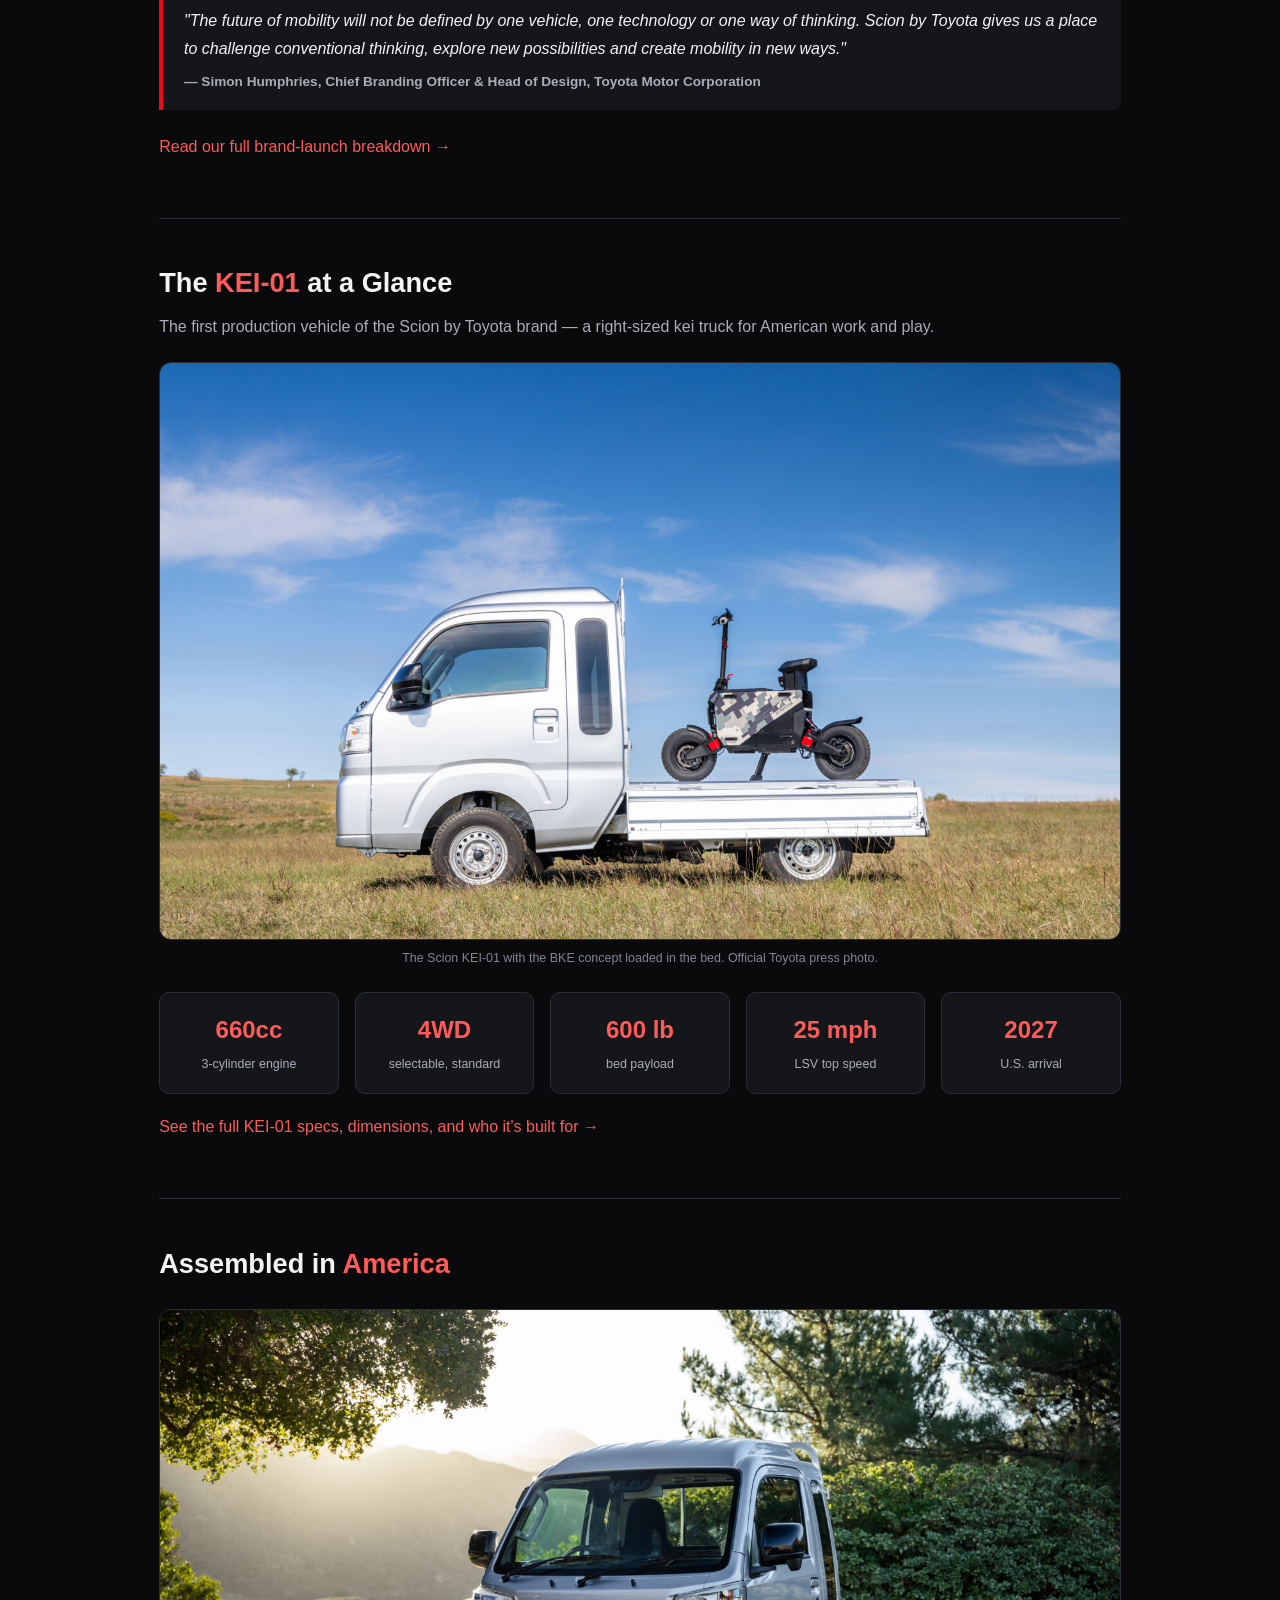
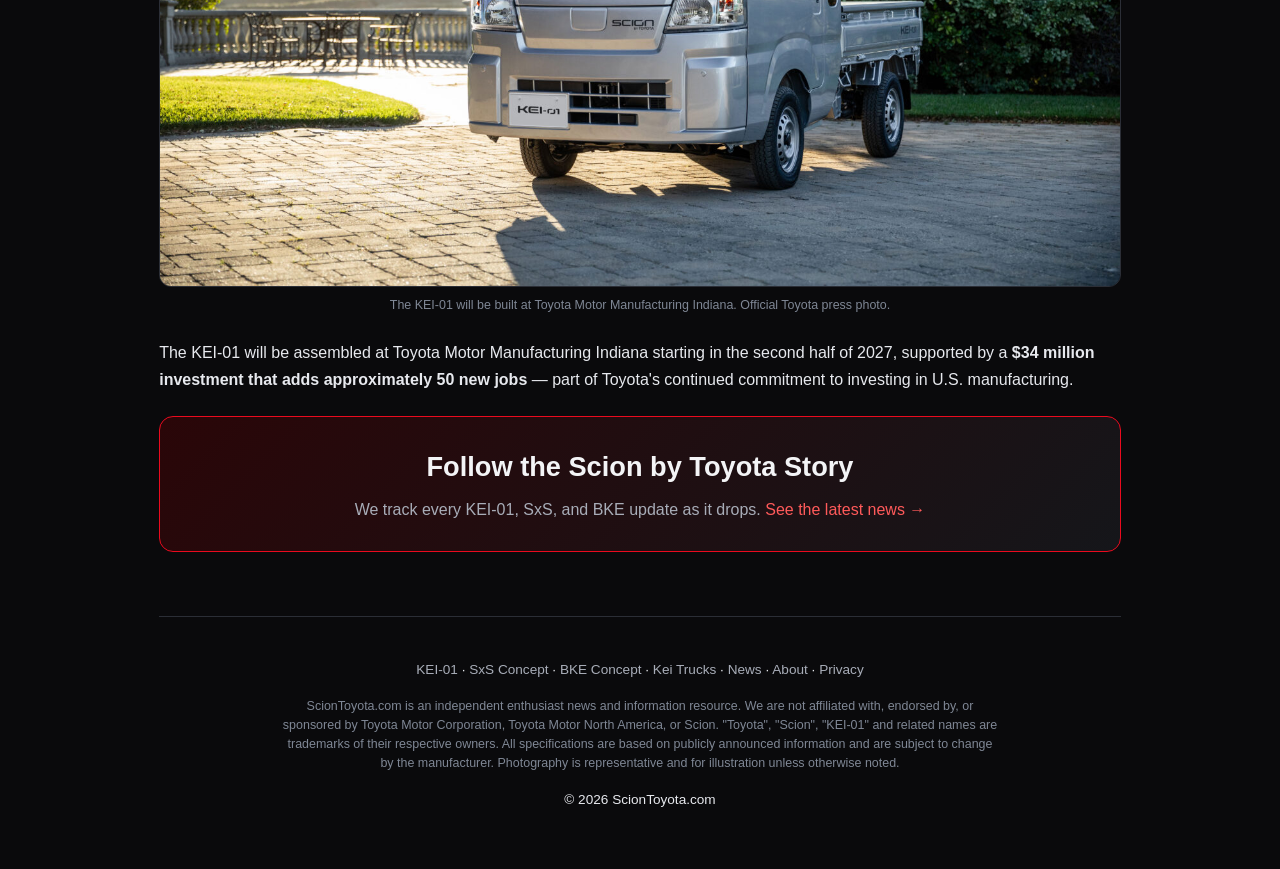
==== commit eaa67f6f: "Replace all stock photos with real Toyota press images of the actual KEI-01, SxS, and BKE (self-host" ====
--- a/index.html
+++ b/index.html
@@ -12,11 +12,11 @@
 <meta property="og:title" content="Scion by Toyota — KEI-01, SxS & BKE Hub">
 <meta property="og:description" content="The revived Scion by Toyota: KEI-01 kei truck, SxS hybrid off-roader, and BKE concept. News, specs, photos, and updates.">
 <meta property="og:url" content="https://sciontoyota.com/">
-<meta property="og:image" content="https://images.unsplash.com/photo-1533106497176-45ae19e68ba2?w=1600&q=80">
+<meta property="og:image" content="https://sciontoyota.com/assets/img/family-1.jpg">
 <meta name="twitter:card" content="summary_large_image">
 <meta name="twitter:title" content="Scion by Toyota — KEI-01, SxS & BKE">
 <meta name="twitter:description" content="The revived Scion brand explained: three vehicles, three ways to go beyond.">
-<meta name="twitter:image" content="https://images.unsplash.com/photo-1533106497176-45ae19e68ba2?w=1600&q=80">
+<meta name="twitter:image" content="https://sciontoyota.com/assets/img/family-1.jpg">
 <link rel="stylesheet" href="/assets/style.css">
 <script type="application/ld+json">
 {"@context":"https://schema.org","@type":"WebSite","name":"ScionToyota.com","url":"https://sciontoyota.com/","description":"Independent news and information hub for the Scion by Toyota brand — KEI-01, SxS Concept, and BKE Concept."}
@@ -39,7 +39,7 @@
   </div>
 </header>
 
-<div class="hero-img" style="background-image:url('https://images.unsplash.com/photo-1533106497176-45ae19e68ba2?w=1600&q=80')">
+<div class="hero-img" style="background-image:url('/assets/img/family-1.jpg')">
   <div class="inner">
     <div class="wrap">
       <div class="badge">The Brand Is Back</div>
@@ -57,7 +57,7 @@
     <p class="sub">Scion by Toyota debuted with a kei truck, a side-by-side, and a bike concept — each exploring a different idea of mobility.</p>
     <div class="vehicles">
       <div class="vcard">
-        <div class="ph" style="background-image:url('https://images.unsplash.com/photo-1605559424843-9e4c228bf1c2?w=1200&q=80')"></div>
+        <div class="ph" style="background-image:url('/assets/img/kei-6.jpg')"></div>
         <div class="bd">
           <div class="tag">Production · 2027</div>
           <h3>KEI-01</h3>
@@ -67,7 +67,7 @@
         </div>
       </div>
       <div class="vcard">
-        <div class="ph" style="background-image:url('https://images.unsplash.com/photo-1558980664-10e7170b5df9?w=1200&q=80')"></div>
+        <div class="ph" style="background-image:url('/assets/img/sxs-1.jpg')"></div>
         <div class="bd">
           <div class="tag">Concept</div>
           <h3>SxS Concept</h3>
@@ -77,7 +77,7 @@
         </div>
       </div>
       <div class="vcard">
-        <div class="ph" style="background-image:url('https://images.unsplash.com/photo-1571068316344-75bc76f77890?w=1200&q=80')"></div>
+        <div class="ph" style="background-image:url('/assets/img/bke-1.jpg')"></div>
         <div class="bd">
           <div class="tag">Concept</div>
           <h3>BKE Concept</h3>
@@ -104,8 +104,8 @@
     <h2>The <span class="accent">KEI-01</span> at a Glance</h2>
     <p class="sub">The first production vehicle of the Scion by Toyota brand — a right-sized kei truck for American work and play.</p>
     <figure>
-      <img src="https://images.unsplash.com/photo-1519641471654-76ce0107ad1b?w=1200&q=80" alt="Compact kei-style utility truck, representative of the Scion KEI-01 segment" loading="lazy">
-      <figcaption>Representative kei-class mini truck. Official KEI-01 imagery will be added as Toyota releases it.</figcaption>
+      <img src="/assets/img/kei-and-bke.jpg" alt="Scion KEI-01 kei truck with the BKE personal mobility concept loaded in its bed" loading="lazy">
+      <figcaption>The Scion KEI-01 with the BKE concept loaded in the bed. Official Toyota press photo.</figcaption>
     </figure>
     <div class="factbar">
       <div class="fact"><div class="n">660cc</div><div class="l">3-cylinder engine</div></div>
@@ -120,8 +120,8 @@
   <section id="made-in-america">
     <h2>Assembled in <span class="accent">America</span></h2>
     <figure>
-      <img src="https://images.unsplash.com/photo-1565793298595-6a879b1d9492?w=1200&q=80" alt="Vehicle assembly plant representing U.S. manufacturing" loading="lazy">
-      <figcaption>The KEI-01 will be built at Toyota Motor Manufacturing Indiana.</figcaption>
+      <img src="/assets/img/kei-5.jpg" alt="Scion KEI-01 kei truck exterior, front three-quarter view" loading="lazy">
+      <figcaption>The KEI-01 will be built at Toyota Motor Manufacturing Indiana. Official Toyota press photo.</figcaption>
     </figure>
     <p>The KEI-01 will be assembled at Toyota Motor Manufacturing Indiana starting in the second half of 2027, supported by a <strong>$34 million investment that adds approximately 50 new jobs</strong> — part of Toyota's continued commitment to investing in U.S. manufacturing.</p>
     <div class="cta">
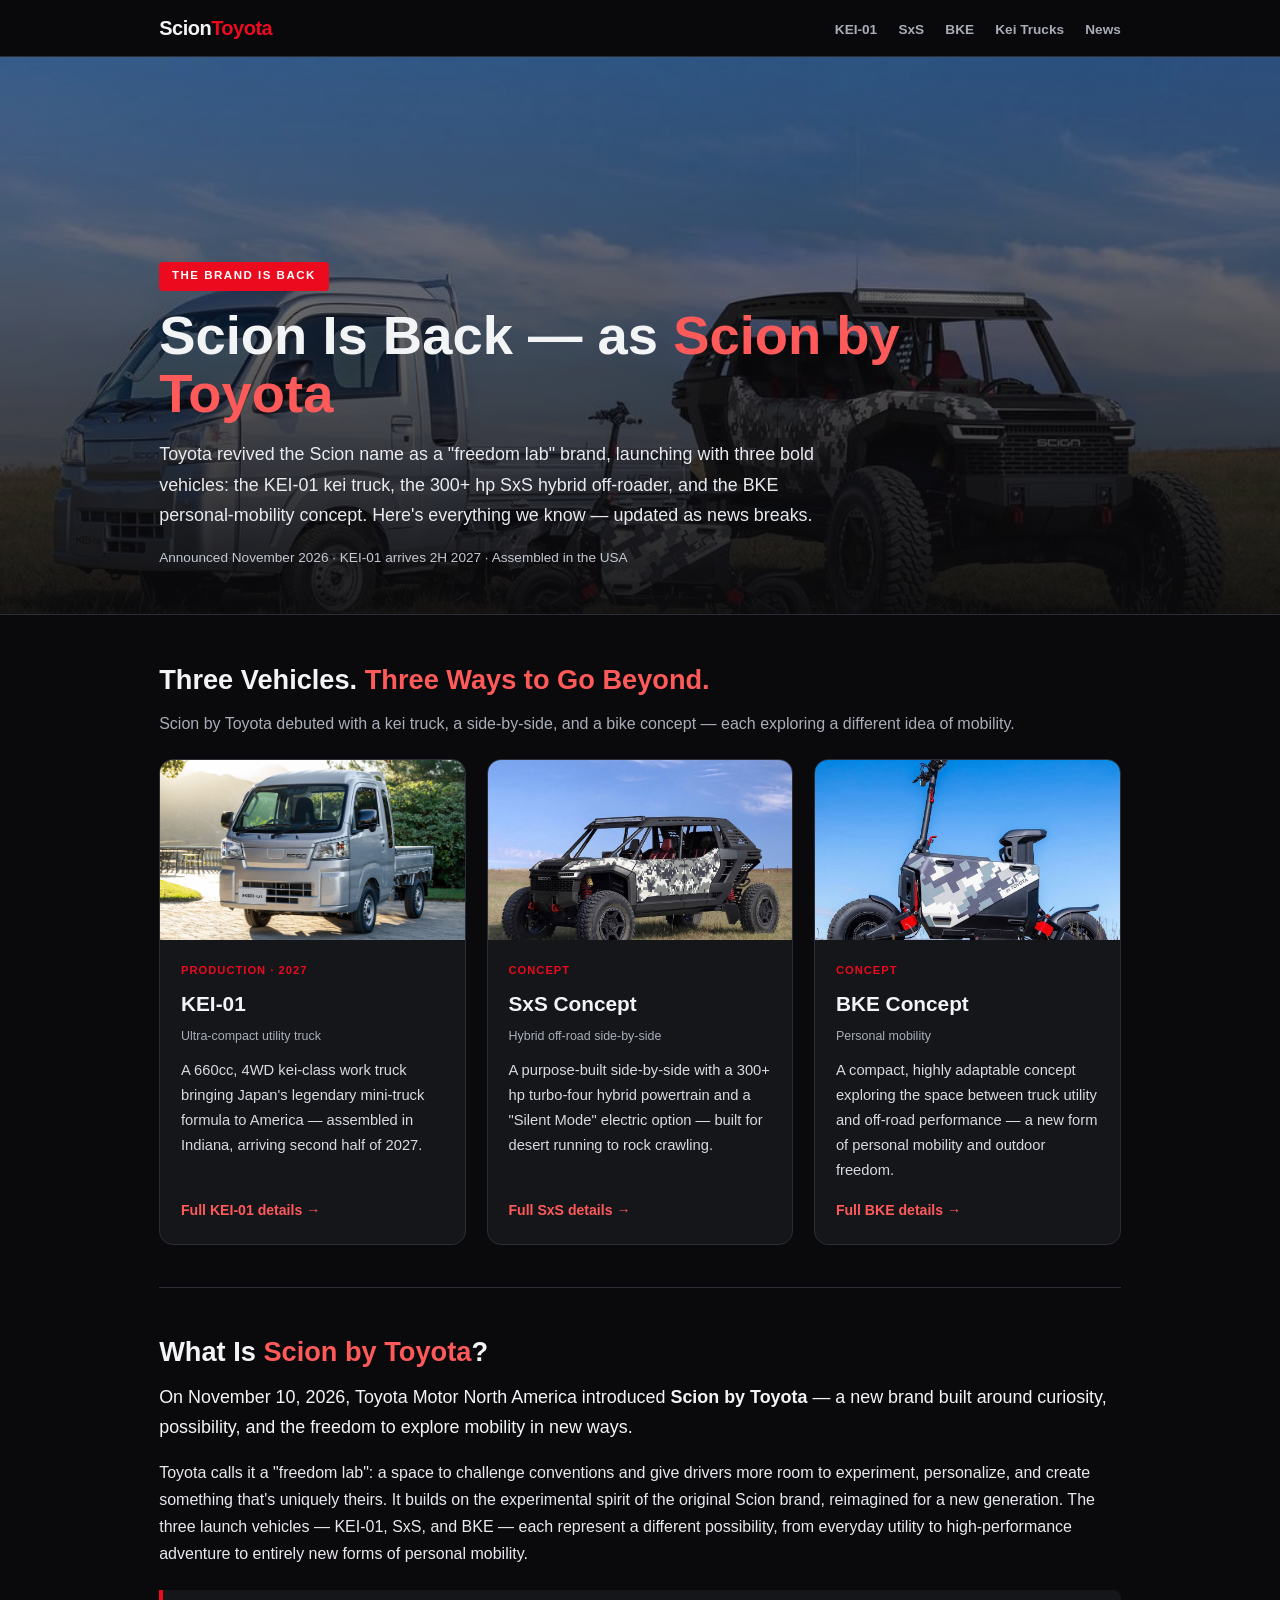
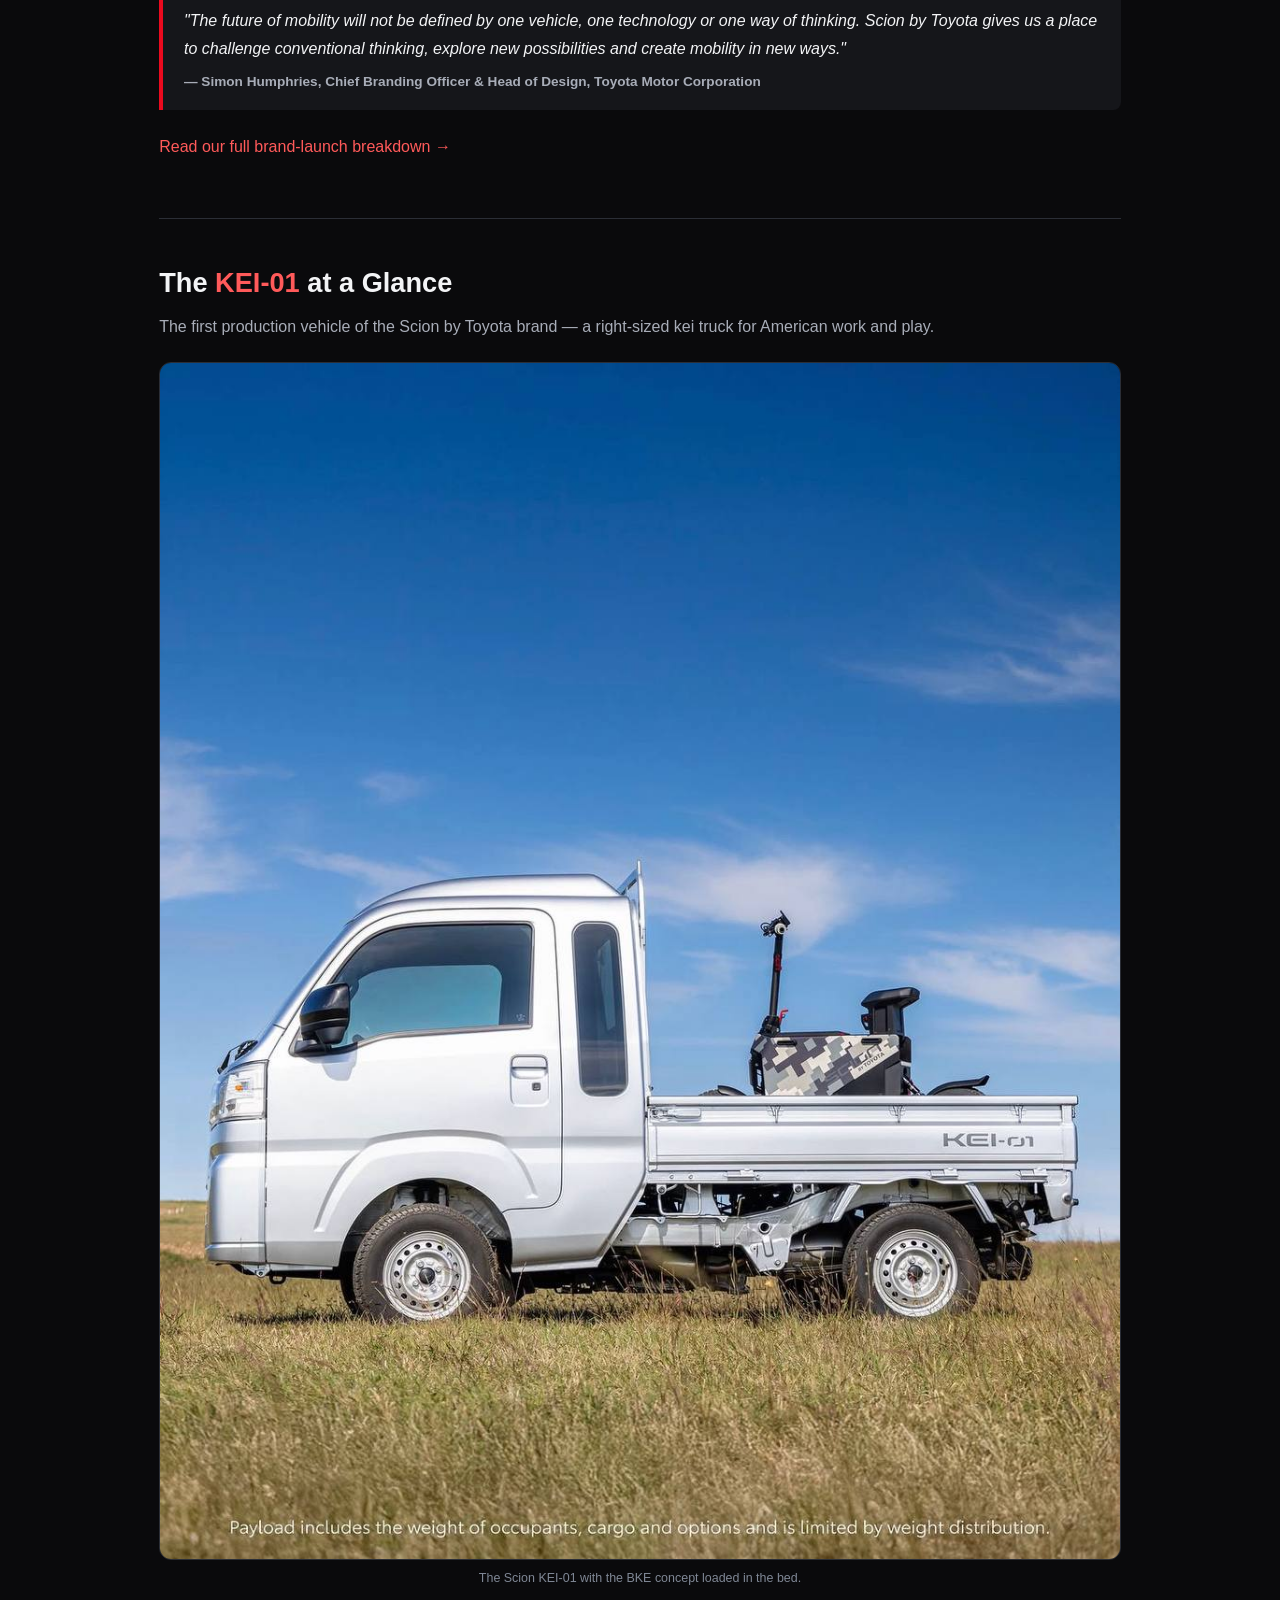
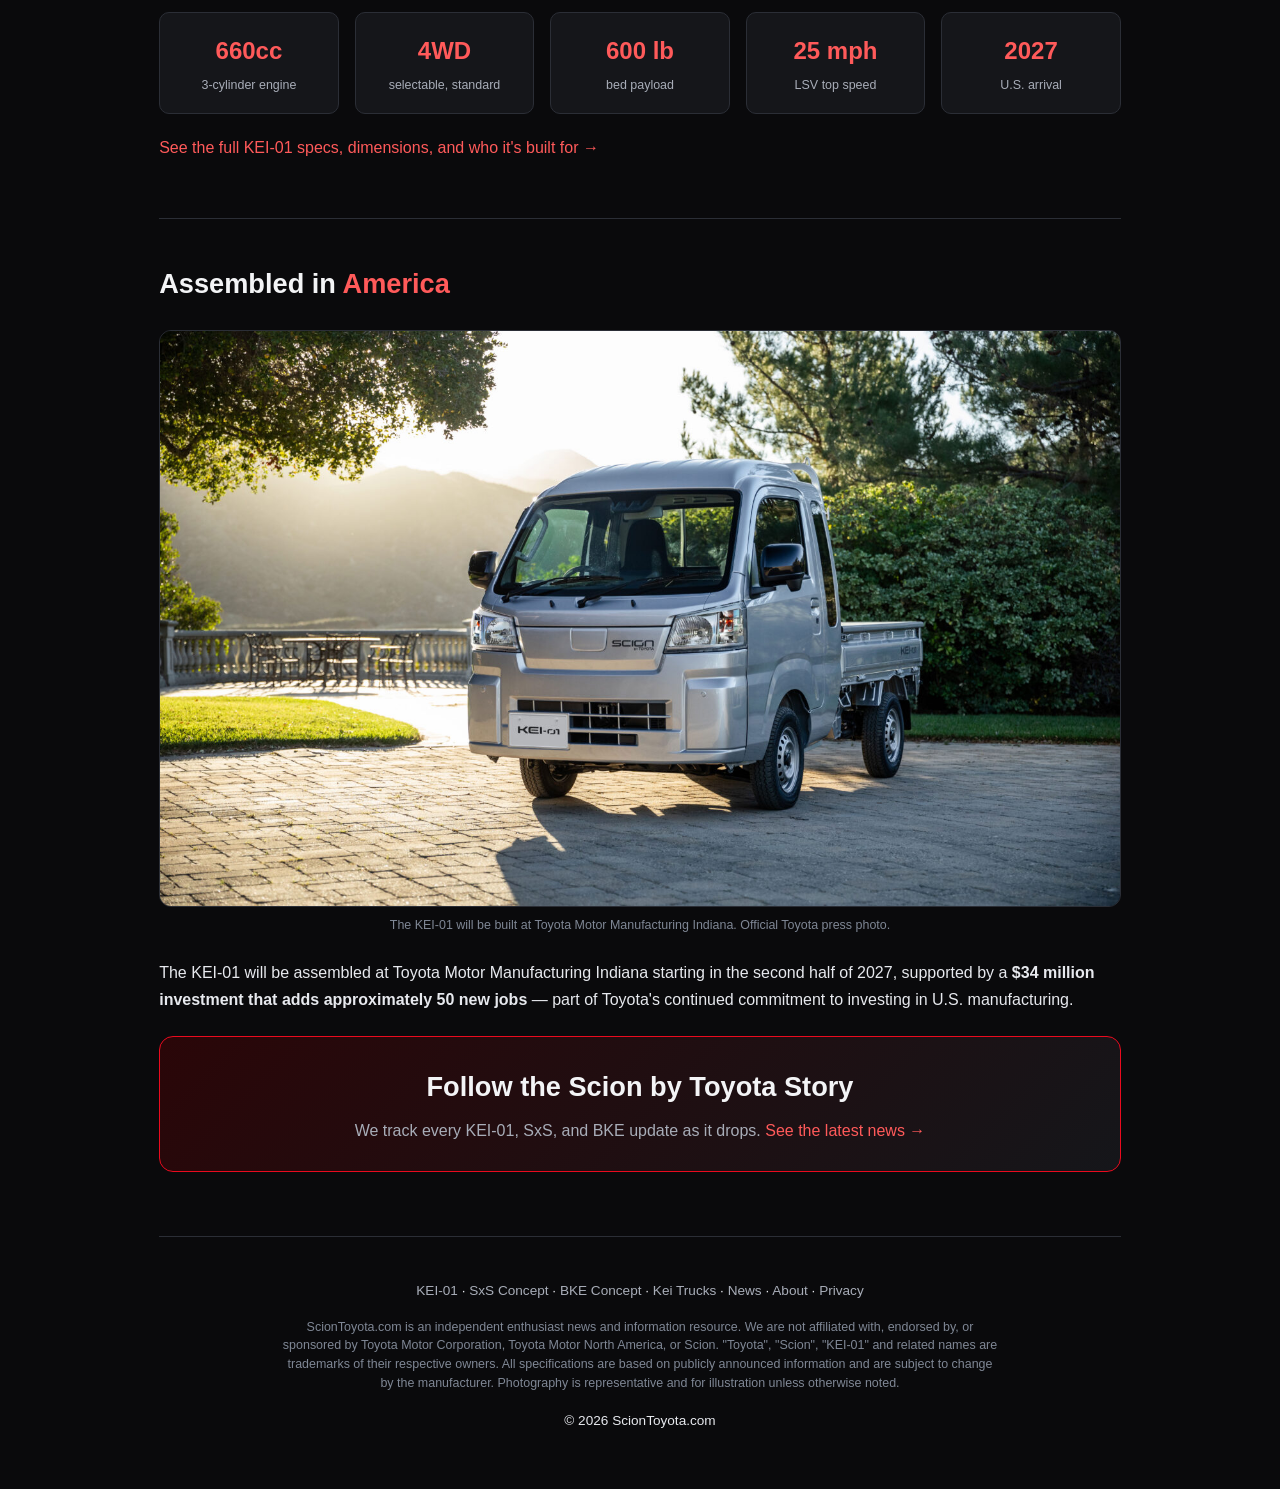
==== commit eab15ca8: "Use official Toyota Instagram photos for hero + SxS + BKE (cleaner marketing shots)" ====
--- a/index.html
+++ b/index.html
@@ -12,11 +12,11 @@
 <meta property="og:title" content="Scion by Toyota — KEI-01, SxS & BKE Hub">
 <meta property="og:description" content="The revived Scion by Toyota: KEI-01 kei truck, SxS hybrid off-roader, and BKE concept. News, specs, photos, and updates.">
 <meta property="og:url" content="https://sciontoyota.com/">
-<meta property="og:image" content="https://sciontoyota.com/assets/img/family-1.jpg">
+<meta property="og:image" content="https://sciontoyota.com/assets/img/ig-lineup.jpg">
 <meta name="twitter:card" content="summary_large_image">
 <meta name="twitter:title" content="Scion by Toyota — KEI-01, SxS & BKE">
 <meta name="twitter:description" content="The revived Scion brand explained: three vehicles, three ways to go beyond.">
-<meta name="twitter:image" content="https://sciontoyota.com/assets/img/family-1.jpg">
+<meta name="twitter:image" content="https://sciontoyota.com/assets/img/ig-lineup.jpg">
 <link rel="stylesheet" href="/assets/style.css">
 <script type="application/ld+json">
 {"@context":"https://schema.org","@type":"WebSite","name":"ScionToyota.com","url":"https://sciontoyota.com/","description":"Independent news and information hub for the Scion by Toyota brand — KEI-01, SxS Concept, and BKE Concept."}
@@ -39,7 +39,7 @@
   </div>
 </header>
 
-<div class="hero-img" style="background-image:url('/assets/img/family-1.jpg')">
+<div class="hero-img" style="background-image:url('/assets/img/ig-lineup.jpg')">
   <div class="inner">
     <div class="wrap">
       <div class="badge">The Brand Is Back</div>
@@ -67,7 +67,7 @@
         </div>
       </div>
       <div class="vcard">
-        <div class="ph" style="background-image:url('/assets/img/sxs-1.jpg')"></div>
+        <div class="ph" style="background-image:url('/assets/img/ig-sxs.jpg')"></div>
         <div class="bd">
           <div class="tag">Concept</div>
           <h3>SxS Concept</h3>
@@ -77,7 +77,7 @@
         </div>
       </div>
       <div class="vcard">
-        <div class="ph" style="background-image:url('/assets/img/bke-1.jpg')"></div>
+        <div class="ph" style="background-image:url('/assets/img/ig-bke.jpg')"></div>
         <div class="bd">
           <div class="tag">Concept</div>
           <h3>BKE Concept</h3>
@@ -104,8 +104,8 @@
     <h2>The <span class="accent">KEI-01</span> at a Glance</h2>
     <p class="sub">The first production vehicle of the Scion by Toyota brand — a right-sized kei truck for American work and play.</p>
     <figure>
-      <img src="/assets/img/kei-and-bke.jpg" alt="Scion KEI-01 kei truck with the BKE personal mobility concept loaded in its bed" loading="lazy">
-      <figcaption>The Scion KEI-01 with the BKE concept loaded in the bed. Official Toyota press photo.</figcaption>
+      <img src="/assets/img/ig-kei-with-bke.jpg" alt="Scion KEI-01 kei truck with the BKE personal mobility concept loaded in its bed" loading="lazy">
+      <figcaption>The Scion KEI-01 with the BKE concept loaded in the bed.</figcaption>
     </figure>
     <div class="factbar">
       <div class="fact"><div class="n">660cc</div><div class="l">3-cylinder engine</div></div>
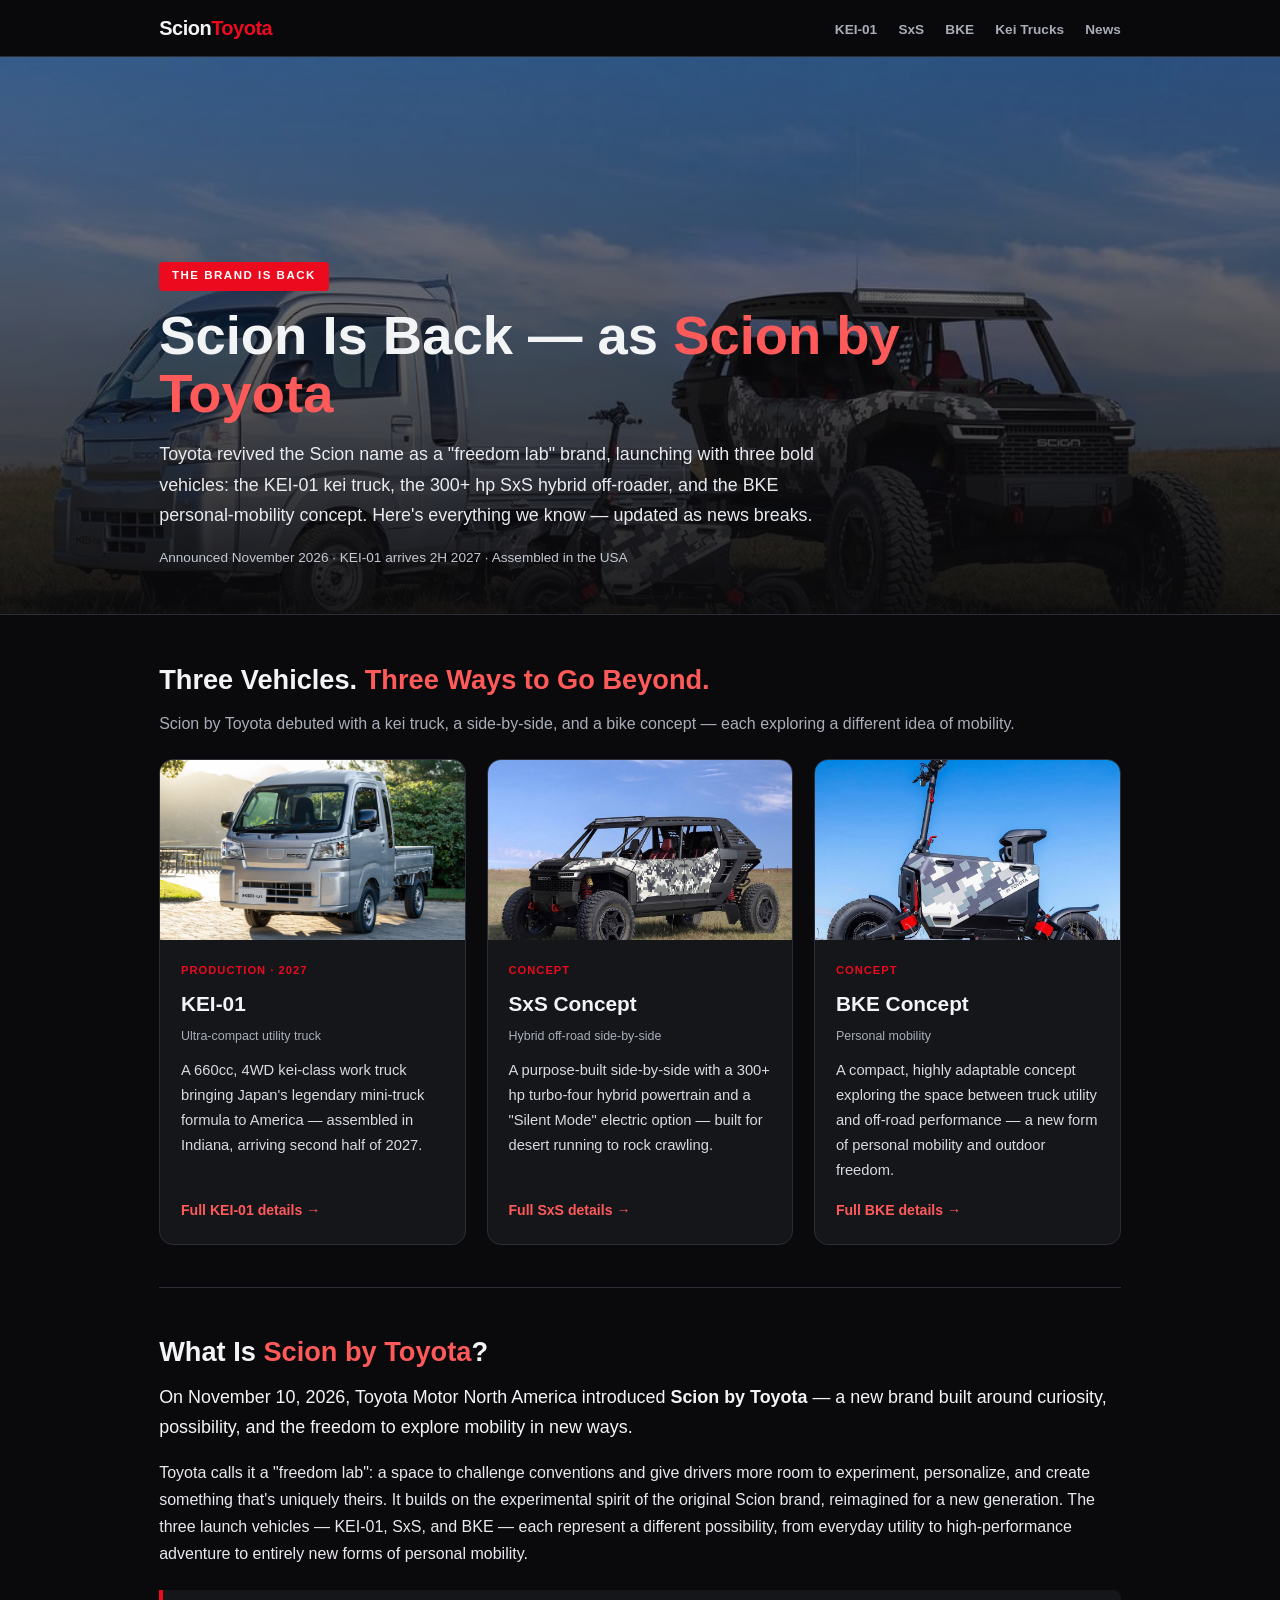
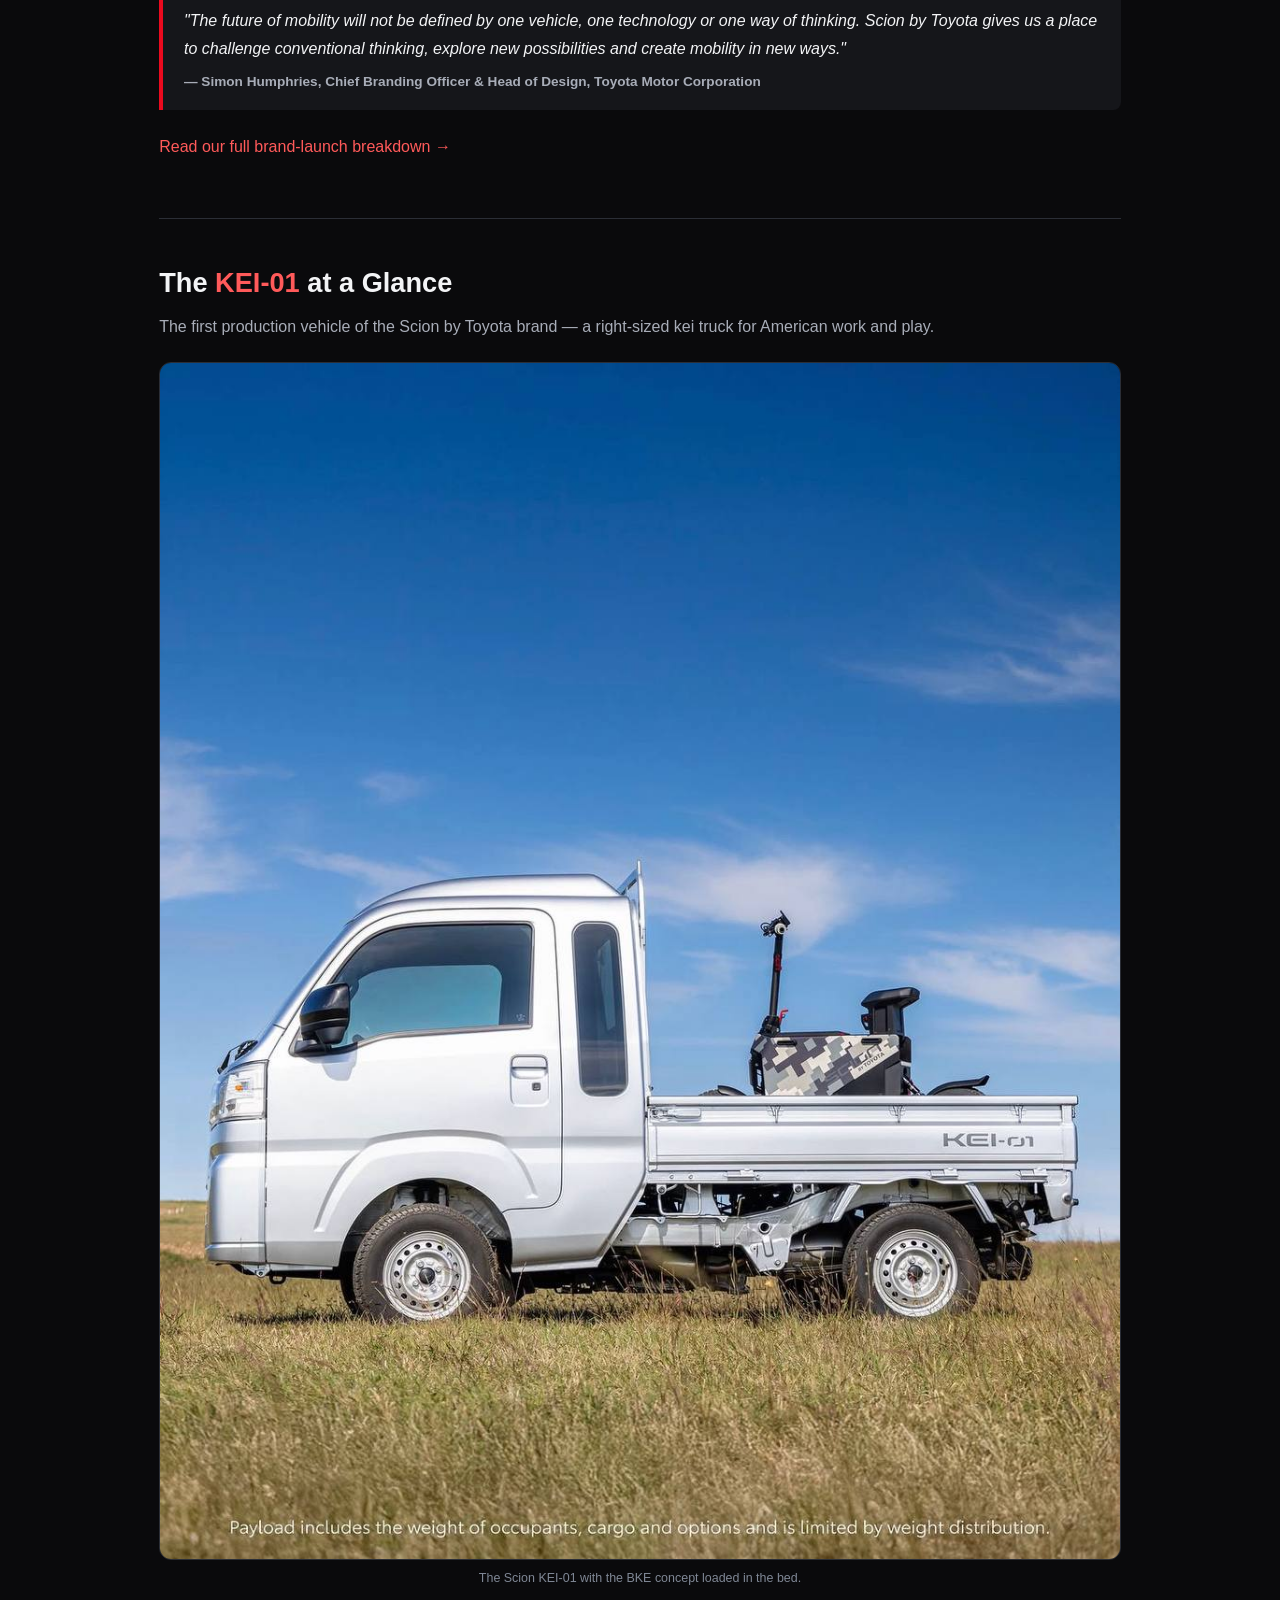
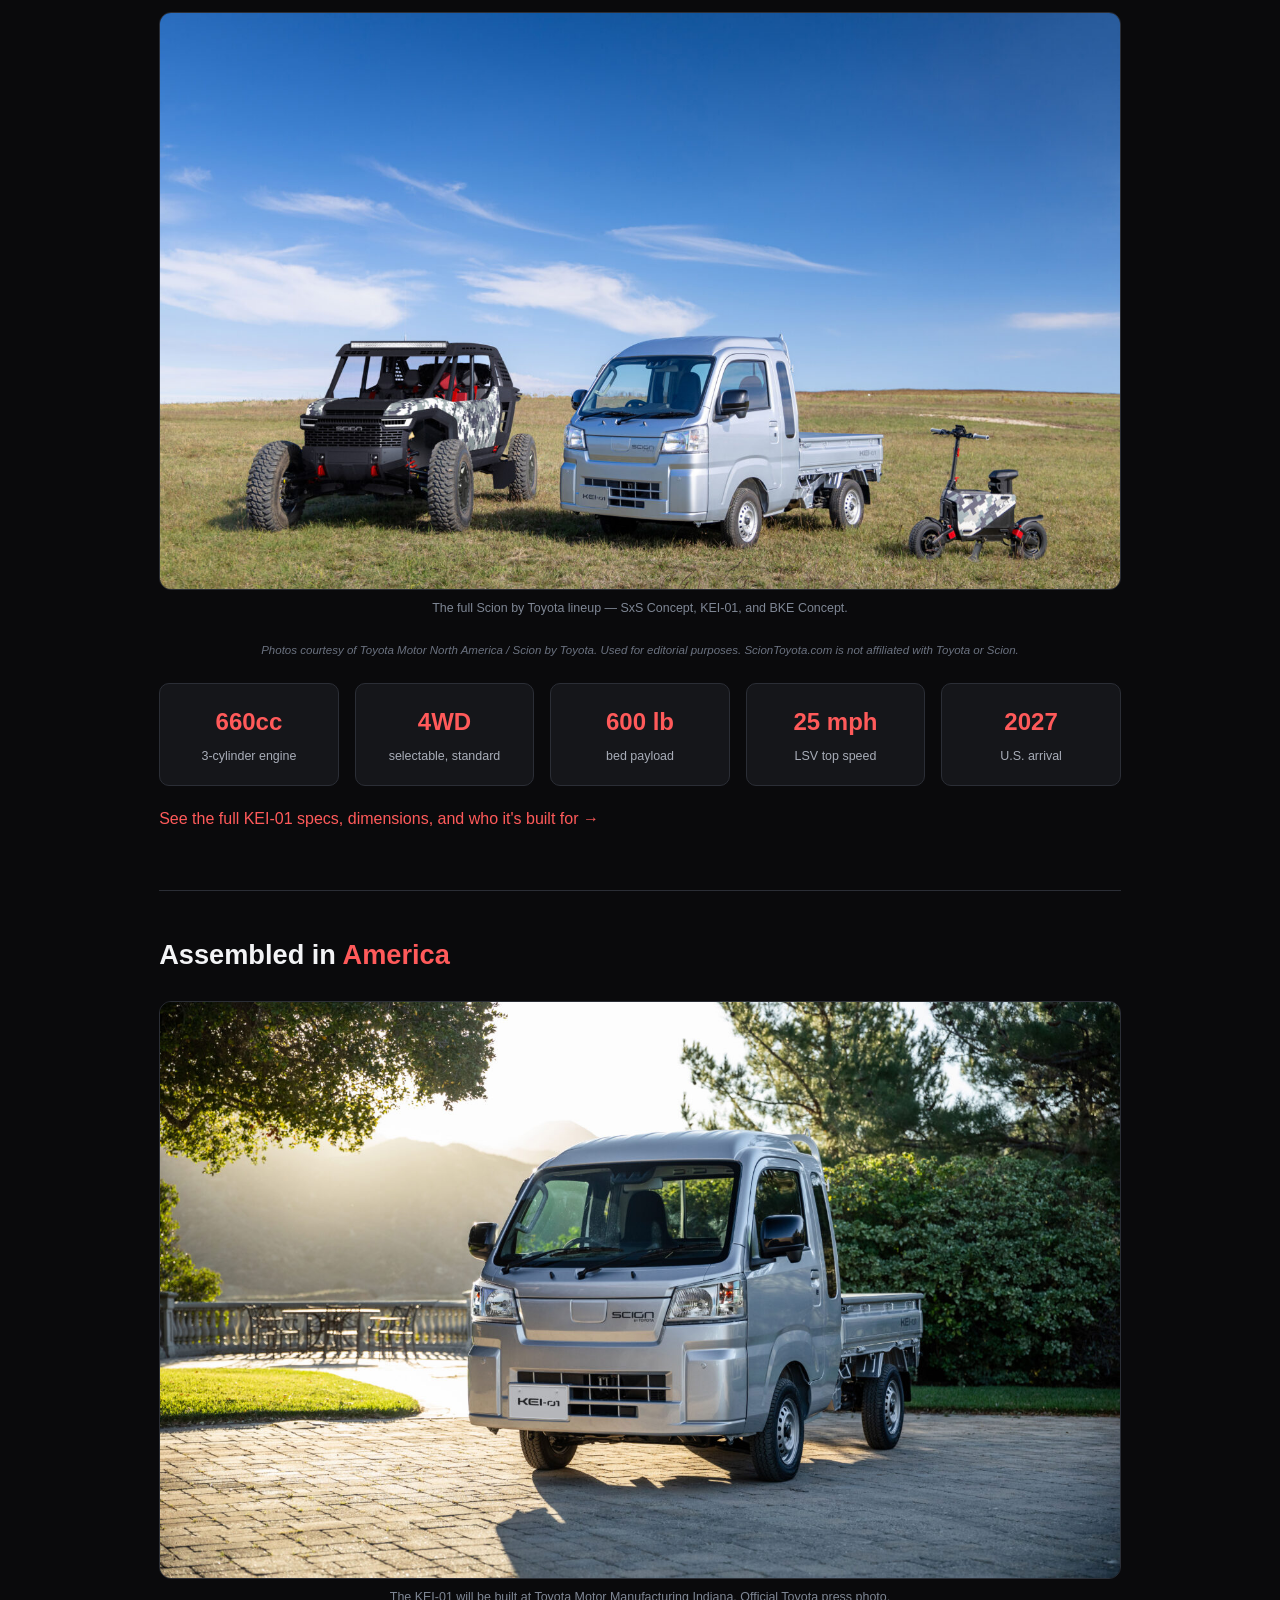
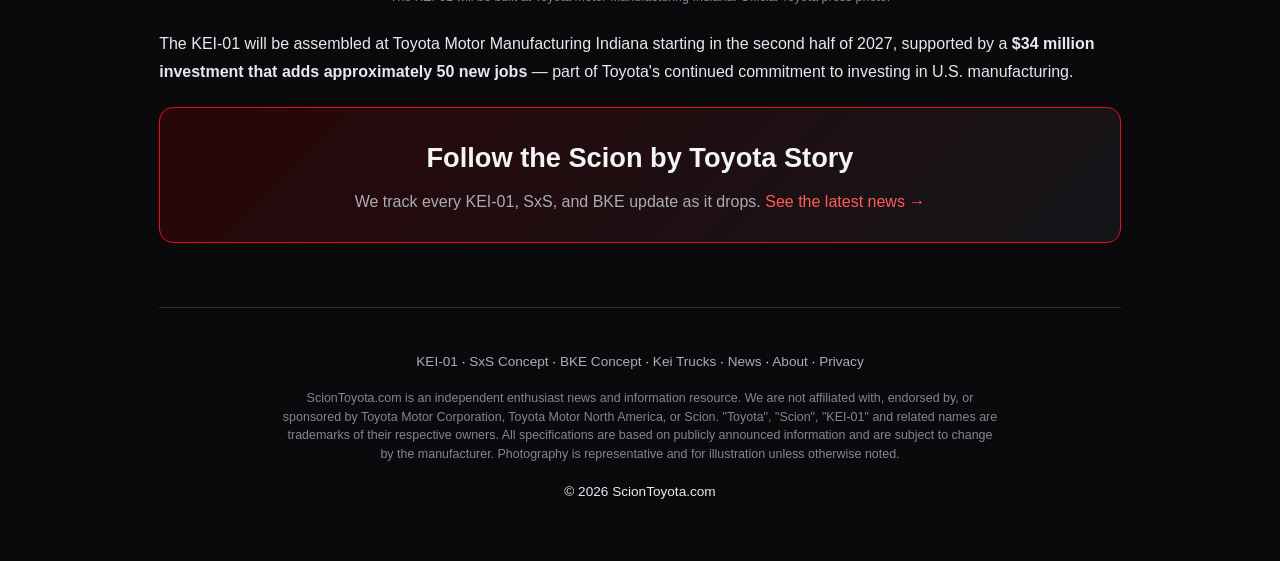
==== commit 49d5671a: "Add more interior/exterior Toyota photos + photo-credit disclaimers on all vehicle pages" ====
--- a/index.html
+++ b/index.html
@@ -107,6 +107,11 @@
       <img src="/assets/img/ig-kei-with-bke.jpg" alt="Scion KEI-01 kei truck with the BKE personal mobility concept loaded in its bed" loading="lazy">
       <figcaption>The Scion KEI-01 with the BKE concept loaded in the bed.</figcaption>
     </figure>
+    <figure>
+      <img src="/assets/img/family-2.jpg" alt="Scion by Toyota full lineup: SxS Concept, KEI-01 truck, and BKE Concept together in a field" loading="lazy">
+      <figcaption>The full Scion by Toyota lineup — SxS Concept, KEI-01, and BKE Concept.</figcaption>
+    </figure>
+    <p class="photo-credit">Photos courtesy of Toyota Motor North America / Scion by Toyota. Used for editorial purposes. ScionToyota.com is not affiliated with Toyota or Scion.</p>
     <div class="factbar">
       <div class="fact"><div class="n">660cc</div><div class="l">3-cylinder engine</div></div>
       <div class="fact"><div class="n">4WD</div><div class="l">selectable, standard</div></div>
--- a/assets/style.css
+++ b/assets/style.css
@@ -30,7 +30,12 @@
 .lead{font-size:1.12rem;color:var(--text)}
 figure{margin:1.4rem 0}
 figure img{border-radius:12px;border:1px solid var(--line);width:100%;object-fit:cover}
+/* Cap lead/hero vehicle photo HEIGHT only; keep full width. Anchor crop to BOTTOM so the
+   height cap trims empty sky up top, never the vehicle's wheels/body at the bottom. */
+main.wrap-narrow section:first-of-type figure img{max-height:68vh;object-fit:cover;object-position:center bottom}
 figcaption{color:#7f8795;font-size:.78rem;margin-top:.5rem;text-align:center}
+.photo-credit{color:#6b7280;font-size:.72rem;text-align:center;margin:.3rem 0 1.4rem;font-style:italic}
+.gallery + .photo-credit{margin-top:-.6rem}
 .vehicles{display:grid;grid-template-columns:repeat(auto-fit,minmax(280px,1fr));gap:1.3rem;margin-top:1.4rem}
 .vcard{background:var(--panel);border:1px solid var(--line);border-radius:14px;overflow:hidden;display:flex;flex-direction:column}
 .vcard .ph{height:180px;background-size:cover;background-position:center}
